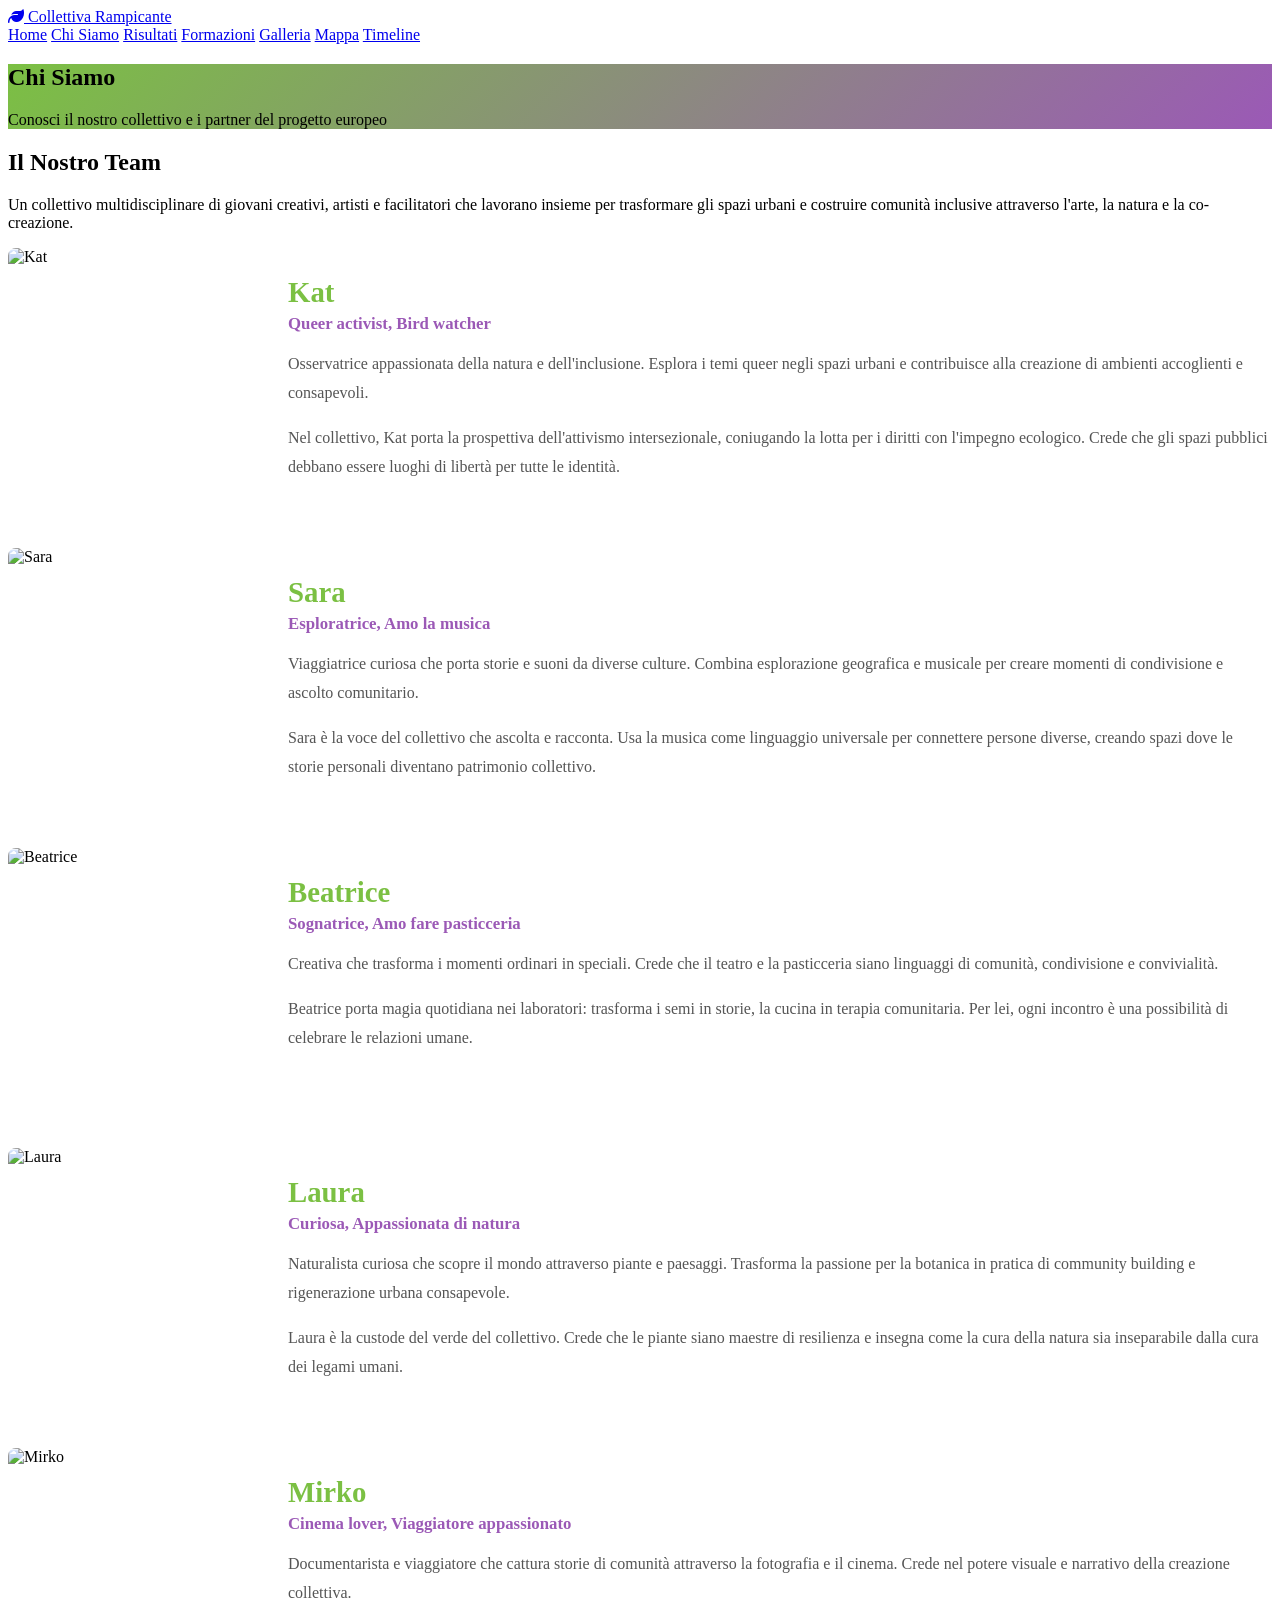
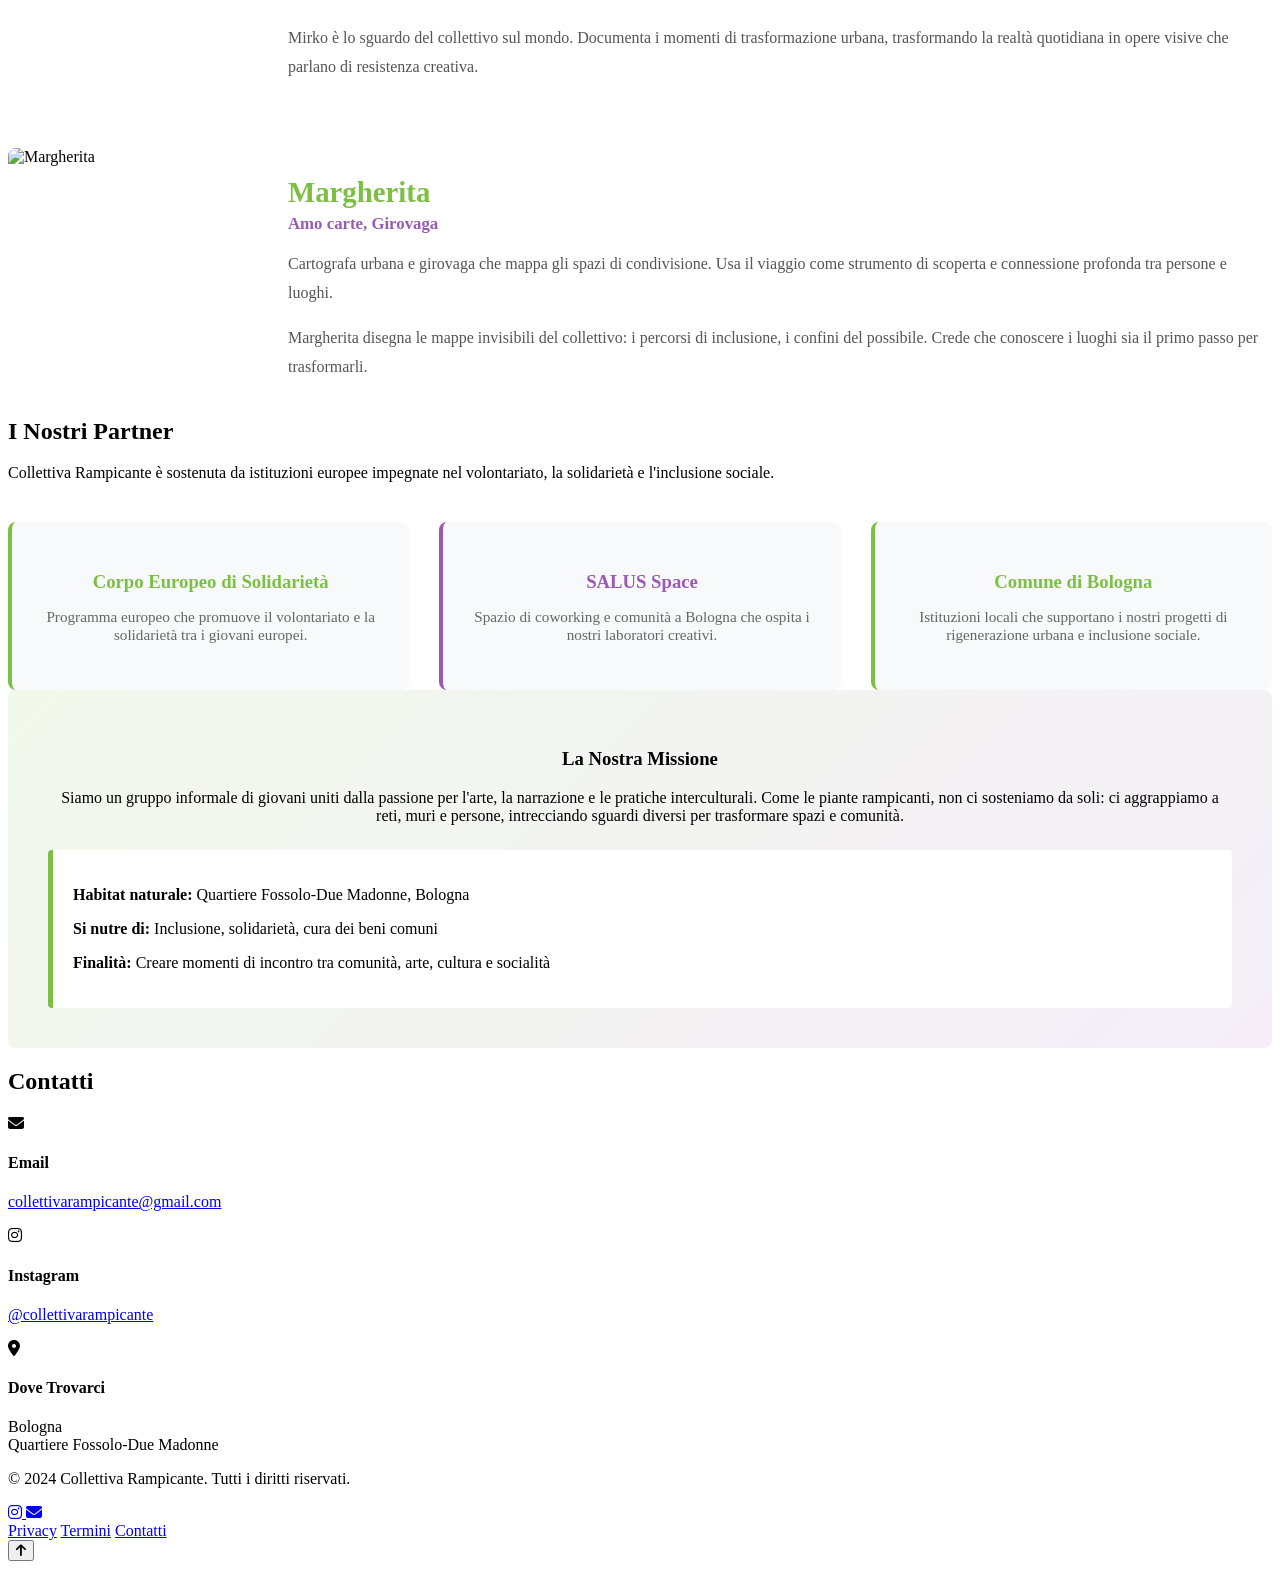
==== pages/chi-siamo.html @ adb56ceb "Fix pagine: uniforma sfondo sottotitoli, rimuove Info navbar" ====
<!DOCTYPE html>
<html lang="it">
<head>
    <meta charset="UTF-8">
    <meta name="viewport" content="width=device-width, initial-scale=1.0">
    <title>Chi Siamo - Collettiva Rampicante</title>
    <link href="https://cdnjs.cloudflare.com/ajax/libs/font-awesome/6.4.0/css/all.min.css" rel="stylesheet">
    <link rel="stylesheet" href="../css/style.css">
</head>
<body>
    <!-- Navbar -->
    <nav class="navbar">
        <div class="nav-container">
            <a href="../index.html" class="nav-logo">
                <i class="fas fa-leaf"></i> Collettiva Rampicante
            </a>
            <div class="nav-menu">
                <a href="../index.html" class="nav-link">Home</a>
                <a href="chi-siamo.html" class="nav-link active">Chi Siamo</a>
                <a href="risultati.html" class="nav-link">Risultati</a>
                <a href="formazioni.html" class="nav-link">Formazioni</a>
                <a href="galleria.html" class="nav-link">Galleria</a>
                <a href="mappa.html" class="nav-link">Mappa</a>
                <a href="timeline.html" class="nav-link">Timeline</a>
            </div>
            <div class="nav-toggle">
                <span></span>
                <span></span>
                <span></span>
            </div>
        </div>
    </nav>

    <!-- Page Header -->
    <section class="page-header" style="background: linear-gradient(135deg, #7BC043 0%, #9B59B6 100%);">
        <h1>Chi Siamo</h1>
        <p>Conosci il nostro collettivo e i partner del progetto europeo</p>
    </section>

    <main class="container">
        <section class="content-section">
            <h2>Il Nostro Team</h2>
            <p>Un collettivo multidisciplinare di giovani creativi, artisti e facilitatori che lavorano insieme per trasformare gli spazi urbani e costruire comunità inclusive attraverso l'arte, la natura e la co-creazione.</p>

            <!-- Team Grid - Layout Orizzontale -->
            <div style="display: flex; flex-direction: column; gap: 50px;">
                <!-- Kat -->
                <div style="display: flex; gap: 30px; align-items: flex-start;">
                    <img src="../images/team/kat.webp" alt="Kat" style="flex: 0 0 250px; height: 250px; object-fit: cover; border-radius: 8px;">
                    <div style="flex: 1;">
                        <h3 style="color: #7BC043; font-size: 1.8rem; margin-bottom: 5px;">Kat</h3>
                        <div style="color: #9B59B6; font-weight: 600; margin-bottom: 15px; font-size: 1.05rem;">Queer activist, Bird watcher</div>
                        <p style="line-height: 1.8; color: #555; margin-bottom: 12px;">Osservatrice appassionata della natura e dell'inclusione. Esplora i temi queer negli spazi urbani e contribuisce alla creazione di ambienti accoglienti e consapevoli.</p>
                        <p style="line-height: 1.8; color: #555; margin-bottom: 15px;">Nel collettivo, Kat porta la prospettiva dell'attivismo intersezionale, coniugando la lotta per i diritti con l'impegno ecologico. Crede che gli spazi pubblici debbano essere luoghi di libertà per tutte le identità.</p>
                    </div>
                </div>

                <!-- Sara -->
                <div style="display: flex; gap: 30px; align-items: flex-start;">
                    <img src="../images/team/sara.webp" alt="Sara" style="flex: 0 0 250px; height: 250px; object-fit: cover; border-radius: 8px;">
                    <div style="flex: 1;">
                        <h3 style="color: #7BC043; font-size: 1.8rem; margin-bottom: 5px;">Sara</h3>
                        <div style="color: #9B59B6; font-weight: 600; margin-bottom: 15px; font-size: 1.05rem;">Esploratrice, Amo la musica</div>
                        <p style="line-height: 1.8; color: #555; margin-bottom: 12px;">Viaggiatrice curiosa che porta storie e suoni da diverse culture. Combina esplorazione geografica e musicale per creare momenti di condivisione e ascolto comunitario.</p>
                        <p style="line-height: 1.8; color: #555; margin-bottom: 15px;">Sara è la voce del collettivo che ascolta e racconta. Usa la musica come linguaggio universale per connettere persone diverse, creando spazi dove le storie personali diventano patrimonio collettivo.</p>
                    </div>
                </div>

                <!-- Beatrice -->
                <div style="display: flex; gap: 30px; align-items: flex-start;">
                    <img src="../images/team/beatrice.webp" alt="Beatrice" style="flex: 0 0 250px; height: 250px; object-fit: cover; border-radius: 8px;">
                    <div style="flex: 1;">
                        <h3 style="color: #7BC043; font-size: 1.8rem; margin-bottom: 5px;">Beatrice</h3>
                        <div style="color: #9B59B6; font-weight: 600; margin-bottom: 15px; font-size: 1.05rem;">Sognatrice, Amo fare pasticceria</div>
                        <p style="line-height: 1.8; color: #555; margin-bottom: 12px;">Creativa che trasforma i momenti ordinari in speciali. Crede che il teatro e la pasticceria siano linguaggi di comunità, condivisione e convivialità.</p>
                        <p style="line-height: 1.8; color: #555; margin-bottom: 15px;">Beatrice porta magia quotidiana nei laboratori: trasforma i semi in storie, la cucina in terapia comunitaria. Per lei, ogni incontro è una possibilità di celebrare le relazioni umane.</p>
                    </div>
                </div>

                <!-- Laura -->
                <div style="display: flex; gap: 30px; align-items: flex-start;">
                    <img src="../images/team/laura.webp" alt="Laura" style="flex: 0 0 250px; height: 250px; object-fit: cover; border-radius: 8px;">
                    <div style="flex: 1;">
                        <h3 style="color: #7BC043; font-size: 1.8rem; margin-bottom: 5px;">Laura</h3>
                        <div style="color: #9B59B6; font-weight: 600; margin-bottom: 15px; font-size: 1.05rem;">Curiosa, Appassionata di natura</div>
                        <p style="line-height: 1.8; color: #555; margin-bottom: 12px;">Naturalista curiosa che scopre il mondo attraverso piante e paesaggi. Trasforma la passione per la botanica in pratica di community building e rigenerazione urbana consapevole.</p>
                        <p style="line-height: 1.8; color: #555; margin-bottom: 15px;">Laura è la custode del verde del collettivo. Crede che le piante siano maestre di resilienza e insegna come la cura della natura sia inseparabile dalla cura dei legami umani.</p>
                    </div>
                </div>

                <!-- Mirko -->
                <div style="display: flex; gap: 30px; align-items: flex-start;">
                    <img src="../images/team/mirko.webp" alt="Mirko" style="flex: 0 0 250px; height: 250px; object-fit: cover; border-radius: 8px;">
                    <div style="flex: 1;">
                        <h3 style="color: #7BC043; font-size: 1.8rem; margin-bottom: 5px;">Mirko</h3>
                        <div style="color: #9B59B6; font-weight: 600; margin-bottom: 15px; font-size: 1.05rem;">Cinema lover, Viaggiatore appassionato</div>
                        <p style="line-height: 1.8; color: #555; margin-bottom: 12px;">Documentarista e viaggiatore che cattura storie di comunità attraverso la fotografia e il cinema. Crede nel potere visuale e narrativo della creazione collettiva.</p>
                        <p style="line-height: 1.8; color: #555; margin-bottom: 15px;">Mirko è lo sguardo del collettivo sul mondo. Documenta i momenti di trasformazione urbana, trasformando la realtà quotidiana in opere visive che parlano di resistenza creativa.</p>
                    </div>
                </div>

                <!-- Margherita -->
                <div style="display: flex; gap: 30px; align-items: flex-start;">
                    <img src="../images/team/margherita.webp" alt="Margherita" style="flex: 0 0 250px; height: 250px; object-fit: cover; border-radius: 8px;">
                    <div style="flex: 1;">
                        <h3 style="color: #7BC043; font-size: 1.8rem; margin-bottom: 5px;">Margherita</h3>
                        <div style="color: #9B59B6; font-weight: 600; margin-bottom: 15px; font-size: 1.05rem;">Amo carte, Girovaga</div>
                        <p style="line-height: 1.8; color: #555; margin-bottom: 12px;">Cartografa urbana e girovaga che mappa gli spazi di condivisione. Usa il viaggio come strumento di scoperta e connessione profonda tra persone e luoghi.</p>
                        <p style="line-height: 1.8; color: #555; margin-bottom: 15px;">Margherita disegna le mappe invisibili del collettivo: i percorsi di inclusione, i confini del possibile. Crede che conoscere i luoghi sia il primo passo per trasformarli.</p>
                    </div>
                </div>
            </div>
        </section>

        <!-- Partners Section -->
        <section class="content-section">
            <h2>I Nostri Partner</h2>
            <p>Collettiva Rampicante è sostenuta da istituzioni europee impegnate nel volontariato, la solidarietà e l'inclusione sociale.</p>
            
            <div style="display: grid; grid-template-columns: repeat(auto-fit, minmax(280px, 1fr)); gap: 30px; margin-top: 40px;">
                <div style="text-align: center; padding: 30px; background: #f8f9fa; border-radius: 8px; border-left: 4px solid #7BC043;">
                    <h3 style="color: #7BC043; margin-bottom: 10px;">Corpo Europeo di Solidarietà</h3>
                    <p style="color: #666; font-size: 0.95rem;">Programma europeo che promuove il volontariato e la solidarietà tra i giovani europei.</p>
                </div>

                <div style="text-align: center; padding: 30px; background: #f8f9fa; border-radius: 8px; border-left: 4px solid #9B59B6;">
                    <h3 style="color: #9B59B6; margin-bottom: 10px;">SALUS Space</h3>
                    <p style="color: #666; font-size: 0.95rem;">Spazio di coworking e comunità a Bologna che ospita i nostri laboratori creativi.</p>
                </div>

                <div style="text-align: center; padding: 30px; background: #f8f9fa; border-radius: 8px; border-left: 4px solid #7BC043;">
                    <h3 style="color: #7BC043; margin-bottom: 10px;">Comune di Bologna</h3>
                    <p style="color: #666; font-size: 0.95rem;">Istituzioni locali che supportano i nostri progetti di rigenerazione urbana e inclusione sociale.</p>
                </div>
            </div>
        </section>

        <!-- Mission Section -->
        <section class="content-section" style="background: linear-gradient(135deg, rgba(123, 192, 67, 0.1) 0%, rgba(155, 89, 182, 0.1) 100%); padding: 40px; border-radius: 8px;">
            <h3 style="text-align: center;">La Nostra Missione</h3>
            <p style="text-align: center; margin-top: 15px;">Siamo un gruppo informale di giovani uniti dalla passione per l'arte, la narrazione e le pratiche interculturali. Come le piante rampicanti, non ci sosteniamo da soli: ci aggrappiamo a reti, muri e persone, intrecciando sguardi diversi per trasformare spazi e comunità.</p>
            
            <div style="margin-top: 25px; padding: 20px; background: white; border-radius: 4px; border-left: 5px solid #7BC043;">
                <p><strong>Habitat naturale:</strong> Quartiere Fossolo-Due Madonne, Bologna</p>
                <p><strong>Si nutre di:</strong> Inclusione, solidarietà, cura dei beni comuni</strong></p>
                <p><strong>Finalità:</strong> Creare momenti di incontro tra comunità, arte, cultura e socialità</p>
            </div>
        </section>
    </main>

    <!-- Contact Section -->
    <section class="contact-section">
        <h2>Contatti</h2>
        <div class="contact-grid">
            <div class="contact-card">
                <i class="fas fa-envelope"></i>
                <h4>Email</h4>
                <p>
                    <a href="mailto:collettivarampicante@gmail.com">collettivarampicante@gmail.com</a>
                </p>
            </div>
            <div class="contact-card">
                <i class="fab fa-instagram"></i>
                <h4>Instagram</h4>
                <p>
                    <a href="https://www.instagram.com/collettivarampicante?igsi=Mm1rM3k2anE5dTJp" target="_blank">@collettivarampicante</a>
                </p>
            </div>
            <div class="contact-card">
                <i class="fas fa-map-marker-alt"></i>
                <h4>Dove Trovarci</h4>
                <p>Bologna<br>Quartiere Fossolo-Due Madonne</p>
            </div>
        </div>
    </section>

    <!-- Footer -->
    <footer class="footer">
        <div class="footer-container">
            <div class="footer-content">
                <div class="footer-text">
                    <p>&copy; 2024 Collettiva Rampicante. Tutti i diritti riservati.</p>
                </div>
                <div class="social-links">
                    <a href="https://www.instagram.com/collettivarampicante?igsi=Mm1rM3k2anE5dTJp" target="_blank" title="Instagram">
                        <i class="fab fa-instagram"></i>
                    </a>
                    <a href="mailto:collettivarampicante@gmail.com" title="Email">
                        <i class="fas fa-envelope"></i>
                    </a>
                </div>
            </div>
            <div class="footer-links">
                <a href="#">Privacy</a>
                <a href="#">Termini</a>
                <a href="https://www.instagram.com/collettivarampicante?igsi=Mm1rM3k2anE5dTJp" target="_blank">Contatti</a>
            </div>
        </div>
    </footer>

    <!-- Scroll to Top Button -->
    <button class="scroll-top-btn" id="scrollTopBtn">
        <i class="fas fa-arrow-up"></i>
    </button>

    <script src="../js/script.js"></script>
</body>
</html>
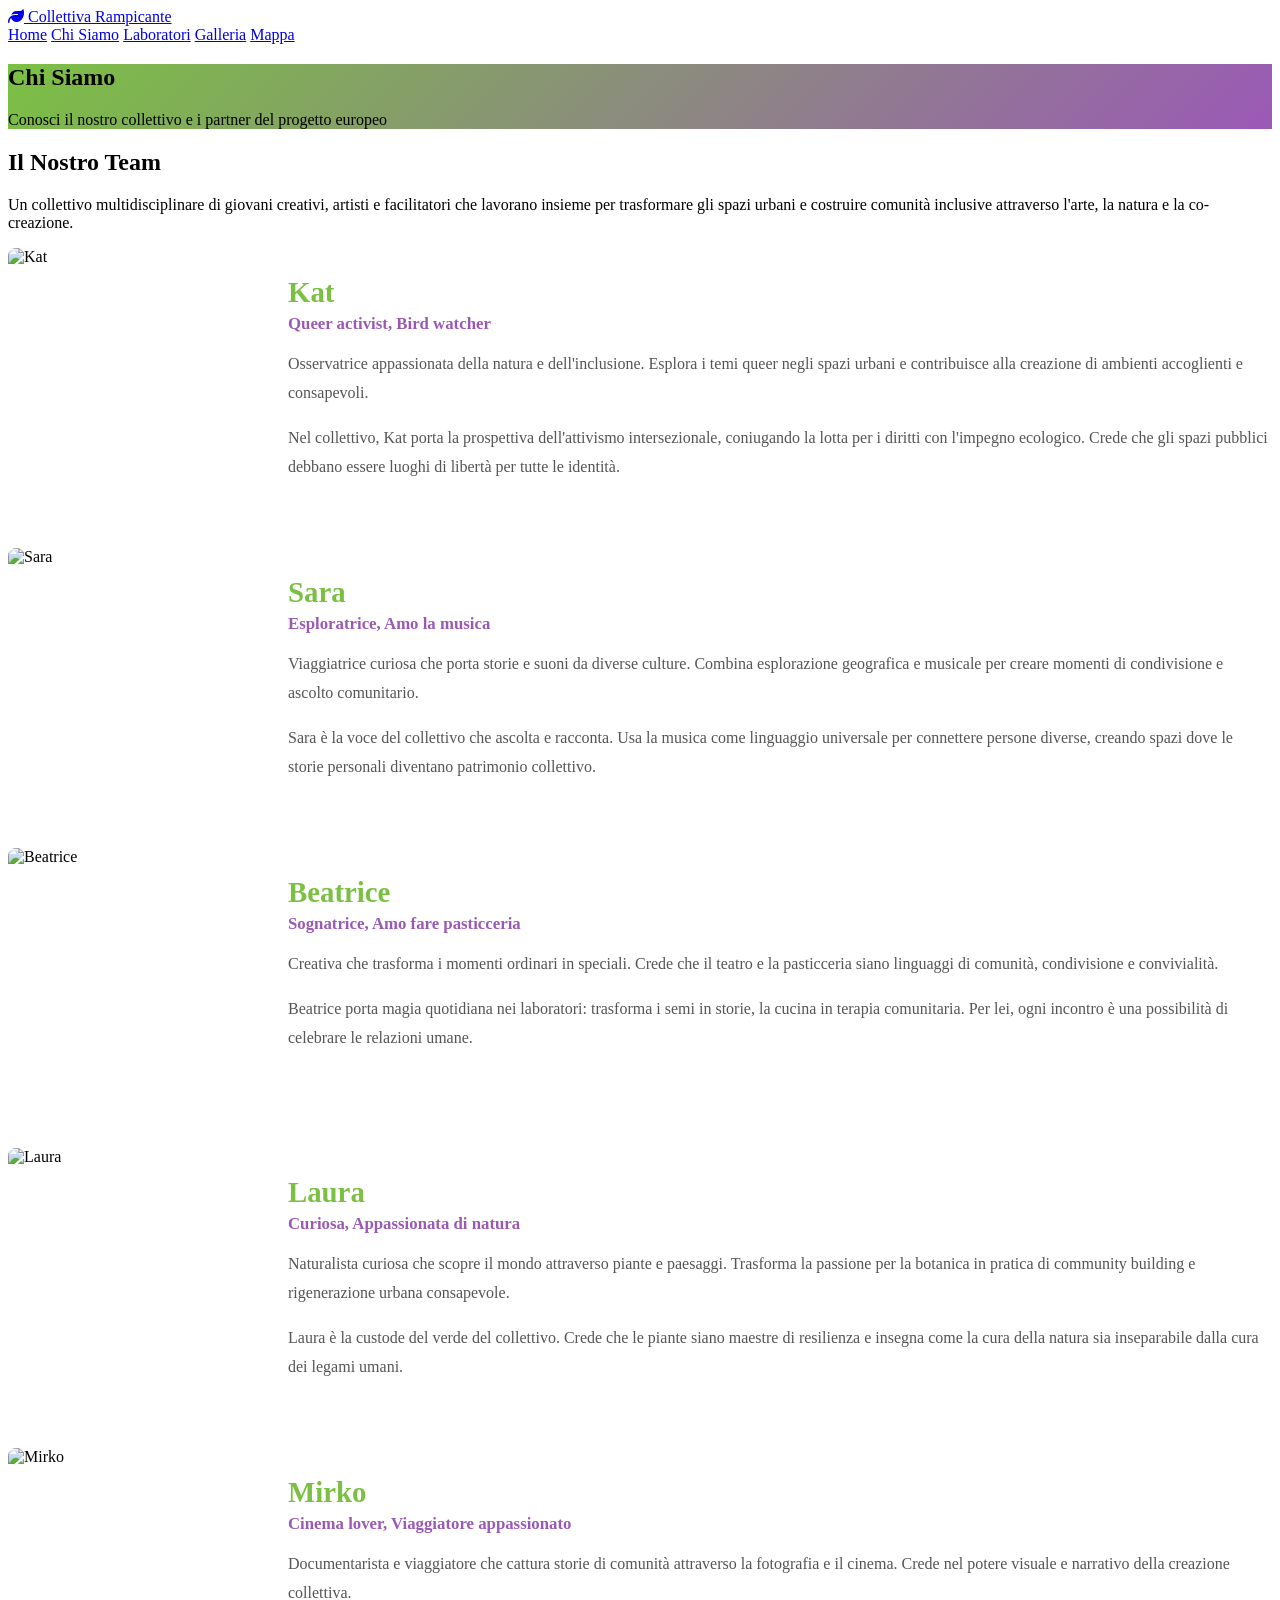
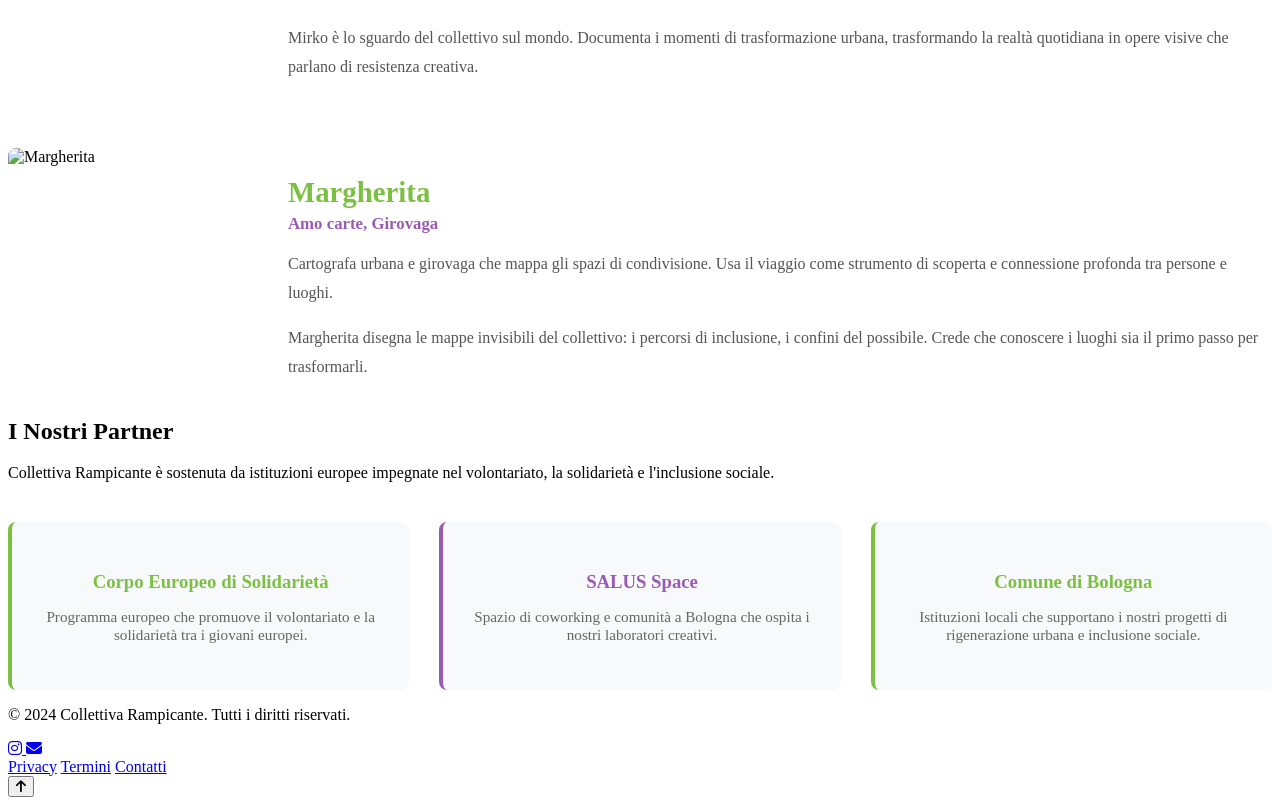
==== commit cd321521: "Aggiunta foto, cambio nome e varie" ====
--- a/pages/chi-siamo.html
+++ b/pages/chi-siamo.html
@@ -17,11 +17,9 @@
             <div class="nav-menu">
                 <a href="../index.html" class="nav-link">Home</a>
                 <a href="chi-siamo.html" class="nav-link active">Chi Siamo</a>
-                <a href="risultati.html" class="nav-link">Risultati</a>
-                <a href="formazioni.html" class="nav-link">Formazioni</a>
+                <a href="laboratori.html" class="nav-link">Laboratori</a>
                 <a href="galleria.html" class="nav-link">Galleria</a>
                 <a href="mappa.html" class="nav-link">Mappa</a>
-                <a href="timeline.html" class="nav-link">Timeline</a>
             </div>
             <div class="nav-toggle">
                 <span></span>
@@ -135,44 +133,9 @@
             </div>
         </section>
 
-        <!-- Mission Section -->
-        <section class="content-section" style="background: linear-gradient(135deg, rgba(123, 192, 67, 0.1) 0%, rgba(155, 89, 182, 0.1) 100%); padding: 40px; border-radius: 8px;">
-            <h3 style="text-align: center;">La Nostra Missione</h3>
-            <p style="text-align: center; margin-top: 15px;">Siamo un gruppo informale di giovani uniti dalla passione per l'arte, la narrazione e le pratiche interculturali. Come le piante rampicanti, non ci sosteniamo da soli: ci aggrappiamo a reti, muri e persone, intrecciando sguardi diversi per trasformare spazi e comunità.</p>
-            
-            <div style="margin-top: 25px; padding: 20px; background: white; border-radius: 4px; border-left: 5px solid #7BC043;">
-                <p><strong>Habitat naturale:</strong> Quartiere Fossolo-Due Madonne, Bologna</p>
-                <p><strong>Si nutre di:</strong> Inclusione, solidarietà, cura dei beni comuni</strong></p>
-                <p><strong>Finalità:</strong> Creare momenti di incontro tra comunità, arte, cultura e socialità</p>
-            </div>
-        </section>
     </main>
 
-    <!-- Contact Section -->
-    <section class="contact-section">
-        <h2>Contatti</h2>
-        <div class="contact-grid">
-            <div class="contact-card">
-                <i class="fas fa-envelope"></i>
-                <h4>Email</h4>
-                <p>
-                    <a href="mailto:collettivarampicante@gmail.com">collettivarampicante@gmail.com</a>
-                </p>
-            </div>
-            <div class="contact-card">
-                <i class="fab fa-instagram"></i>
-                <h4>Instagram</h4>
-                <p>
-                    <a href="https://www.instagram.com/collettivarampicante?igsi=Mm1rM3k2anE5dTJp" target="_blank">@collettivarampicante</a>
-                </p>
-            </div>
-            <div class="contact-card">
-                <i class="fas fa-map-marker-alt"></i>
-                <h4>Dove Trovarci</h4>
-                <p>Bologna<br>Quartiere Fossolo-Due Madonne</p>
-            </div>
-        </div>
-    </section>
+    
 
     <!-- Footer -->
     <footer class="footer">
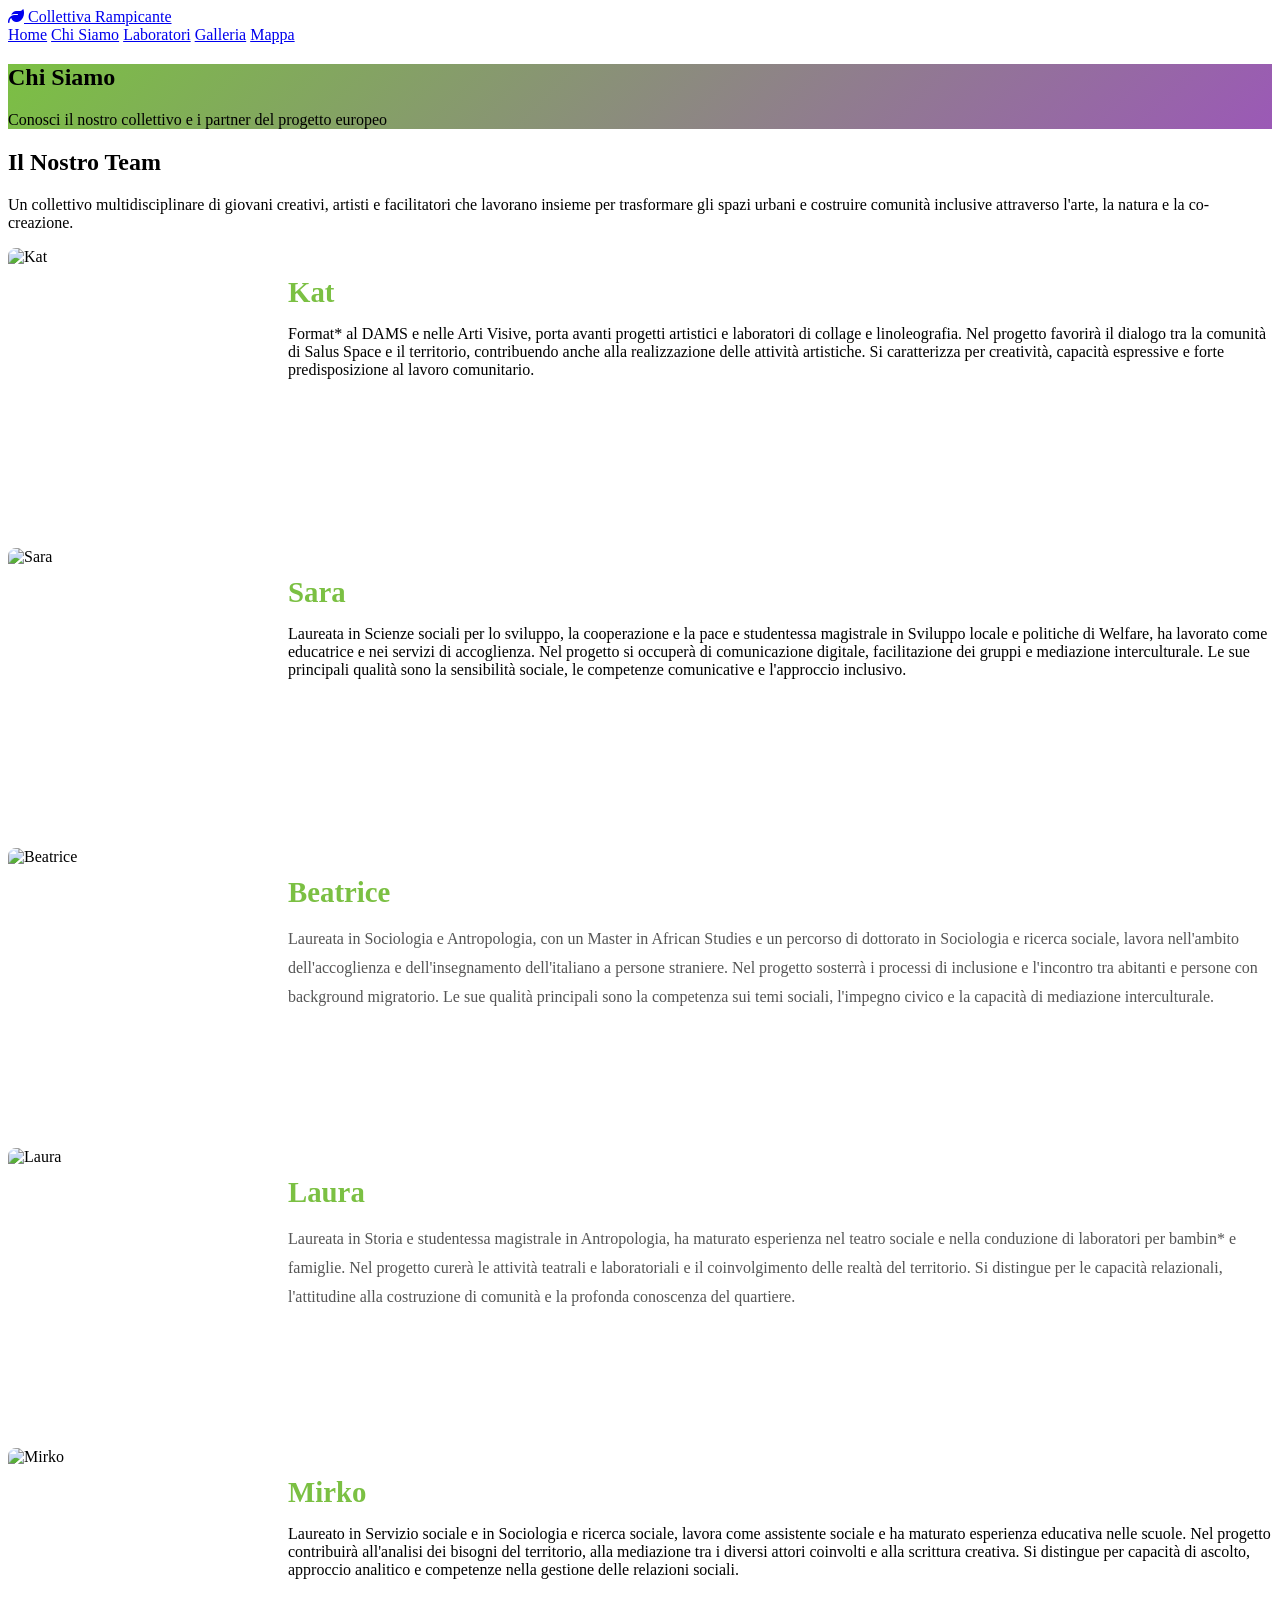
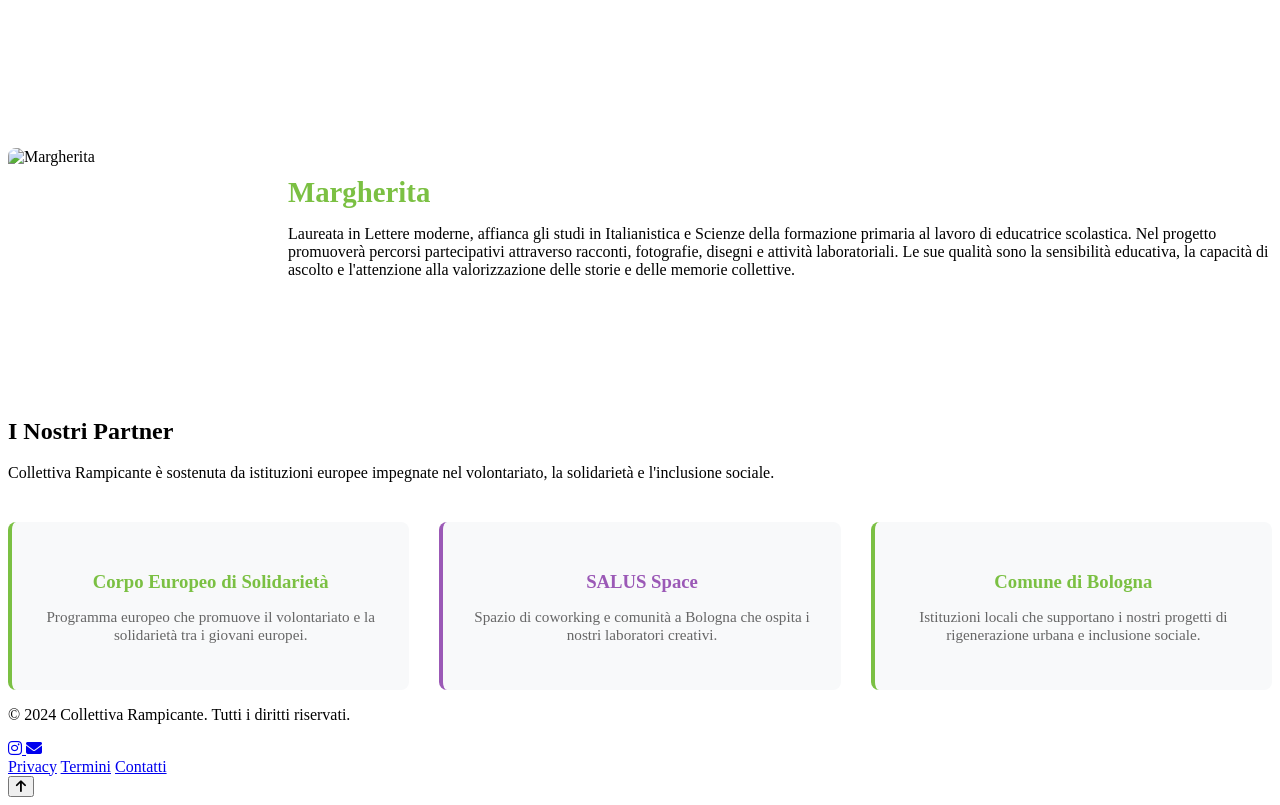
==== commit 032be8b8: "Descrizioni laboratori" ====
--- a/pages/chi-siamo.html
+++ b/pages/chi-siamo.html
@@ -47,9 +47,9 @@
                     <img src="../images/team/kat.webp" alt="Kat" style="flex: 0 0 250px; height: 250px; object-fit: cover; border-radius: 8px;">
                     <div style="flex: 1;">
                         <h3 style="color: #7BC043; font-size: 1.8rem; margin-bottom: 5px;">Kat</h3>
-                        <div style="color: #9B59B6; font-weight: 600; margin-bottom: 15px; font-size: 1.05rem;">Queer activist, Bird watcher</div>
-                        <p style="line-height: 1.8; color: #555; margin-bottom: 12px;">Osservatrice appassionata della natura e dell'inclusione. Esplora i temi queer negli spazi urbani e contribuisce alla creazione di ambienti accoglienti e consapevoli.</p>
-                        <p style="line-height: 1.8; color: #555; margin-bottom: 15px;">Nel collettivo, Kat porta la prospettiva dell'attivismo intersezionale, coniugando la lotta per i diritti con l'impegno ecologico. Crede che gli spazi pubblici debbano essere luoghi di libertà per tutte le identità.</p>
+                        <p>Format* al DAMS e nelle Arti Visive, porta avanti progetti artistici e laboratori di collage e linoleografia. 
+                            Nel progetto favorirà il dialogo tra la comunità di Salus Space e il territorio, contribuendo anche alla realizzazione 
+                            delle attività artistiche. Si caratterizza per creatività, capacità espressive e forte predisposizione al lavoro comunitario.</p>  
                     </div>
                 </div>
 
@@ -58,9 +58,10 @@
                     <img src="../images/team/sara.webp" alt="Sara" style="flex: 0 0 250px; height: 250px; object-fit: cover; border-radius: 8px;">
                     <div style="flex: 1;">
                         <h3 style="color: #7BC043; font-size: 1.8rem; margin-bottom: 5px;">Sara</h3>
-                        <div style="color: #9B59B6; font-weight: 600; margin-bottom: 15px; font-size: 1.05rem;">Esploratrice, Amo la musica</div>
-                        <p style="line-height: 1.8; color: #555; margin-bottom: 12px;">Viaggiatrice curiosa che porta storie e suoni da diverse culture. Combina esplorazione geografica e musicale per creare momenti di condivisione e ascolto comunitario.</p>
-                        <p style="line-height: 1.8; color: #555; margin-bottom: 15px;">Sara è la voce del collettivo che ascolta e racconta. Usa la musica come linguaggio universale per connettere persone diverse, creando spazi dove le storie personali diventano patrimonio collettivo.</p>
+                        <p>Laureata in Scienze sociali per lo sviluppo, la cooperazione e la pace e studentessa magistrale in Sviluppo locale e politiche di 
+                            Welfare, ha lavorato come educatrice e nei servizi di accoglienza. Nel progetto si occuperà di comunicazione digitale, facilitazione 
+                            dei gruppi e mediazione interculturale. Le sue principali qualità sono la sensibilità sociale, le competenze comunicative e l'approccio 
+                            inclusivo.</p>
                     </div>
                 </div>
 
@@ -69,9 +70,11 @@
                     <img src="../images/team/beatrice.webp" alt="Beatrice" style="flex: 0 0 250px; height: 250px; object-fit: cover; border-radius: 8px;">
                     <div style="flex: 1;">
                         <h3 style="color: #7BC043; font-size: 1.8rem; margin-bottom: 5px;">Beatrice</h3>
-                        <div style="color: #9B59B6; font-weight: 600; margin-bottom: 15px; font-size: 1.05rem;">Sognatrice, Amo fare pasticceria</div>
-                        <p style="line-height: 1.8; color: #555; margin-bottom: 12px;">Creativa che trasforma i momenti ordinari in speciali. Crede che il teatro e la pasticceria siano linguaggi di comunità, condivisione e convivialità.</p>
-                        <p style="line-height: 1.8; color: #555; margin-bottom: 15px;">Beatrice porta magia quotidiana nei laboratori: trasforma i semi in storie, la cucina in terapia comunitaria. Per lei, ogni incontro è una possibilità di celebrare le relazioni umane.</p>
+                        <p style="line-height: 1.8; color: #555; margin-bottom: 12px;">Laureata in Sociologia e Antropologia, con un Master in African 
+                            Studies e un percorso di dottorato in Sociologia e ricerca sociale, lavora nell'ambito dell'accoglienza e dell'insegnamento 
+                            dell'italiano a persone straniere. Nel progetto sosterrà i processi di inclusione e l'incontro tra abitanti e persone con 
+                            background migratorio. Le sue qualità principali sono la competenza sui temi sociali, l'impegno civico e la capacità di 
+                            mediazione interculturale.</p>
                     </div>
                 </div>
 
@@ -80,9 +83,10 @@
                     <img src="../images/team/laura.webp" alt="Laura" style="flex: 0 0 250px; height: 250px; object-fit: cover; border-radius: 8px;">
                     <div style="flex: 1;">
                         <h3 style="color: #7BC043; font-size: 1.8rem; margin-bottom: 5px;">Laura</h3>
-                        <div style="color: #9B59B6; font-weight: 600; margin-bottom: 15px; font-size: 1.05rem;">Curiosa, Appassionata di natura</div>
-                        <p style="line-height: 1.8; color: #555; margin-bottom: 12px;">Naturalista curiosa che scopre il mondo attraverso piante e paesaggi. Trasforma la passione per la botanica in pratica di community building e rigenerazione urbana consapevole.</p>
-                        <p style="line-height: 1.8; color: #555; margin-bottom: 15px;">Laura è la custode del verde del collettivo. Crede che le piante siano maestre di resilienza e insegna come la cura della natura sia inseparabile dalla cura dei legami umani.</p>
+                        <p style="line-height: 1.8; color: #555; margin-bottom: 12px;">Laureata in Storia e studentessa magistrale in Antropologia, 
+                            ha maturato esperienza nel teatro sociale e nella conduzione di laboratori per bambin* e famiglie. Nel progetto curerà 
+                            le attività teatrali e laboratoriali e il coinvolgimento delle realtà del territorio. Si distingue per le capacità 
+                            relazionali, l'attitudine alla costruzione di comunità e la profonda conoscenza del quartiere.</p>
                     </div>
                 </div>
 
@@ -91,9 +95,10 @@
                     <img src="../images/team/mirko.webp" alt="Mirko" style="flex: 0 0 250px; height: 250px; object-fit: cover; border-radius: 8px;">
                     <div style="flex: 1;">
                         <h3 style="color: #7BC043; font-size: 1.8rem; margin-bottom: 5px;">Mirko</h3>
-                        <div style="color: #9B59B6; font-weight: 600; margin-bottom: 15px; font-size: 1.05rem;">Cinema lover, Viaggiatore appassionato</div>
-                        <p style="line-height: 1.8; color: #555; margin-bottom: 12px;">Documentarista e viaggiatore che cattura storie di comunità attraverso la fotografia e il cinema. Crede nel potere visuale e narrativo della creazione collettiva.</p>
-                        <p style="line-height: 1.8; color: #555; margin-bottom: 15px;">Mirko è lo sguardo del collettivo sul mondo. Documenta i momenti di trasformazione urbana, trasformando la realtà quotidiana in opere visive che parlano di resistenza creativa.</p>
+                        <p>Laureato in Servizio sociale e in Sociologia e ricerca sociale, lavora come assistente sociale e ha maturato esperienza educativa 
+                            nelle scuole. Nel progetto contribuirà all'analisi dei bisogni del territorio, alla mediazione tra i diversi attori coinvolti e
+                             alla scrittura creativa. Si distingue per capacità di ascolto, approccio analitico e competenze nella gestione delle relazioni 
+                             sociali.</p>
                     </div>
                 </div>
 
@@ -102,9 +107,10 @@
                     <img src="../images/team/margherita.webp" alt="Margherita" style="flex: 0 0 250px; height: 250px; object-fit: cover; border-radius: 8px;">
                     <div style="flex: 1;">
                         <h3 style="color: #7BC043; font-size: 1.8rem; margin-bottom: 5px;">Margherita</h3>
-                        <div style="color: #9B59B6; font-weight: 600; margin-bottom: 15px; font-size: 1.05rem;">Amo carte, Girovaga</div>
-                        <p style="line-height: 1.8; color: #555; margin-bottom: 12px;">Cartografa urbana e girovaga che mappa gli spazi di condivisione. Usa il viaggio come strumento di scoperta e connessione profonda tra persone e luoghi.</p>
-                        <p style="line-height: 1.8; color: #555; margin-bottom: 15px;">Margherita disegna le mappe invisibili del collettivo: i percorsi di inclusione, i confini del possibile. Crede che conoscere i luoghi sia il primo passo per trasformarli.</p>
+                        <p>Laureata in Lettere moderne, affianca gli studi in Italianistica e Scienze della formazione primaria al lavoro di educatrice 
+                            scolastica. Nel progetto promuoverà percorsi partecipativi attraverso racconti, fotografie, disegni e attività 
+                            laboratoriali. Le sue qualità sono la sensibilità educativa, la capacità di ascolto e l'attenzione alla valorizzazione 
+                            delle storie e delle memorie collettive.</p>
                     </div>
                 </div>
             </div>
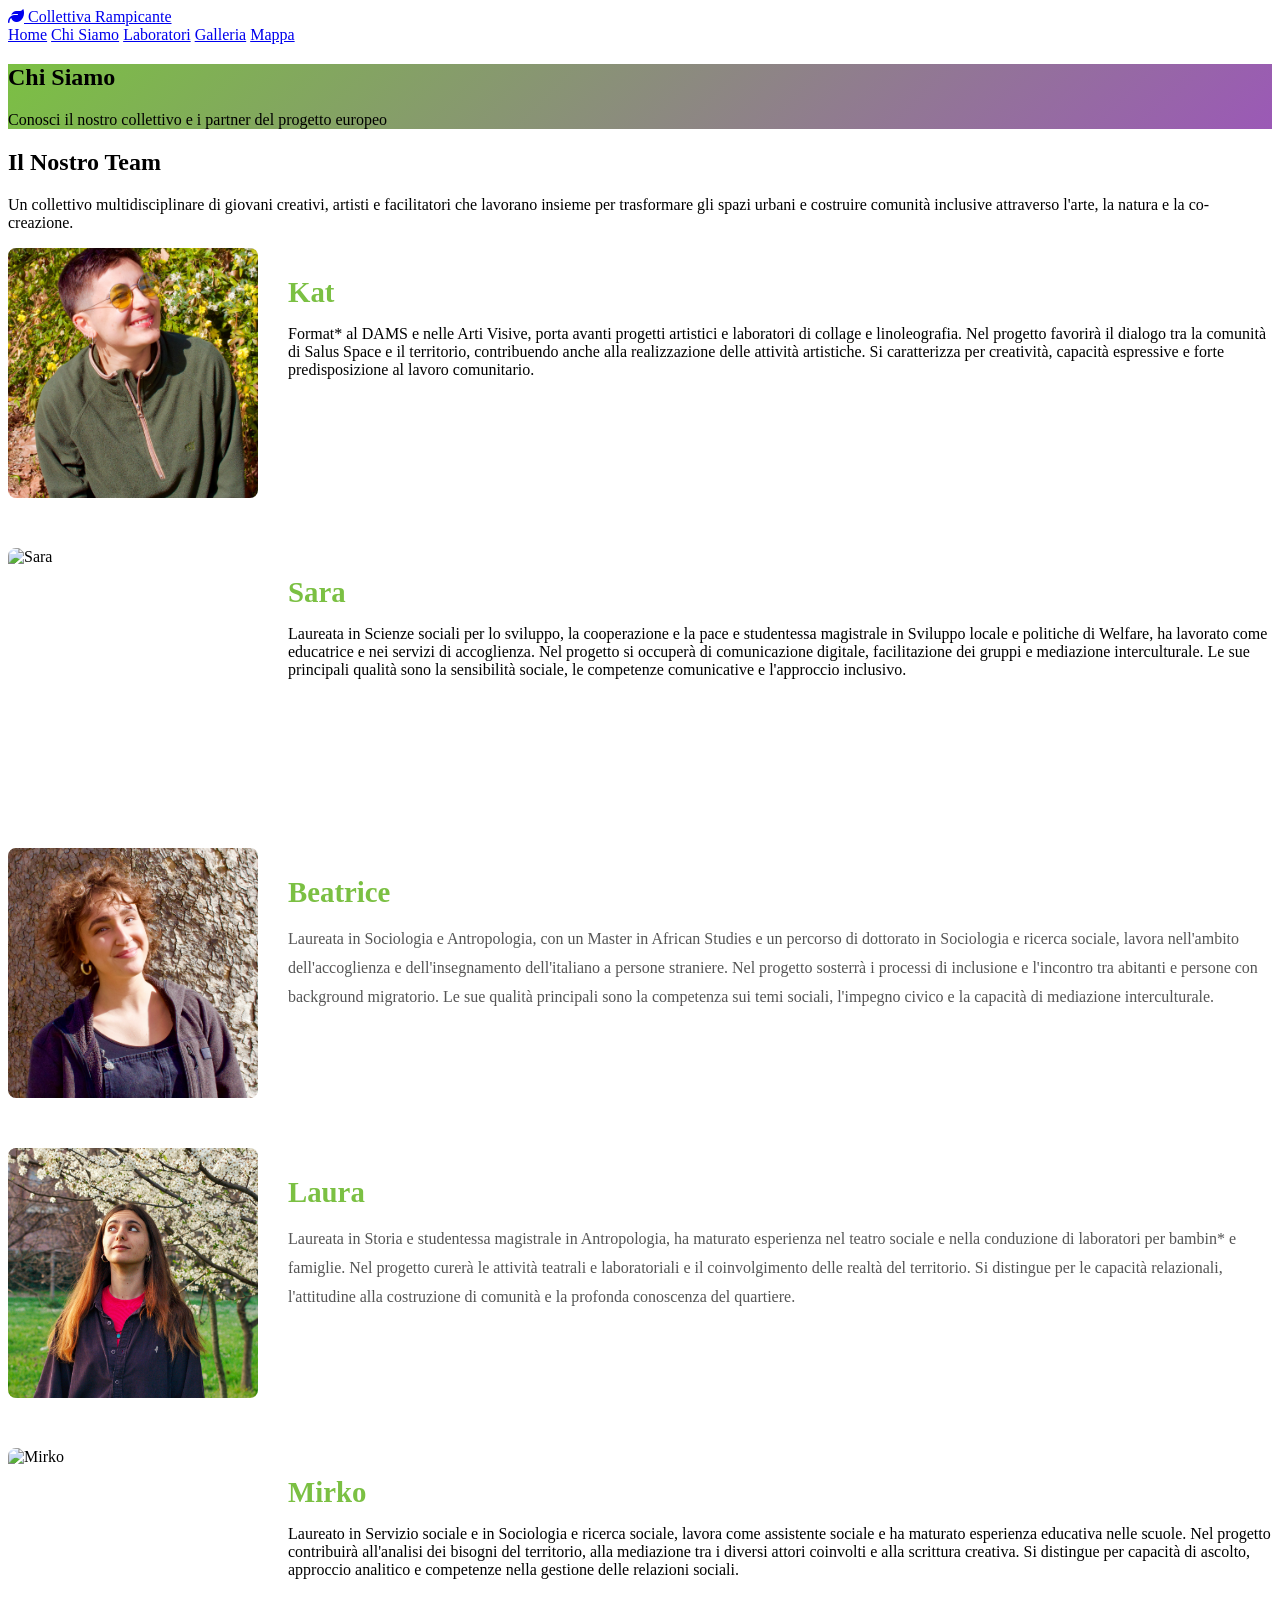
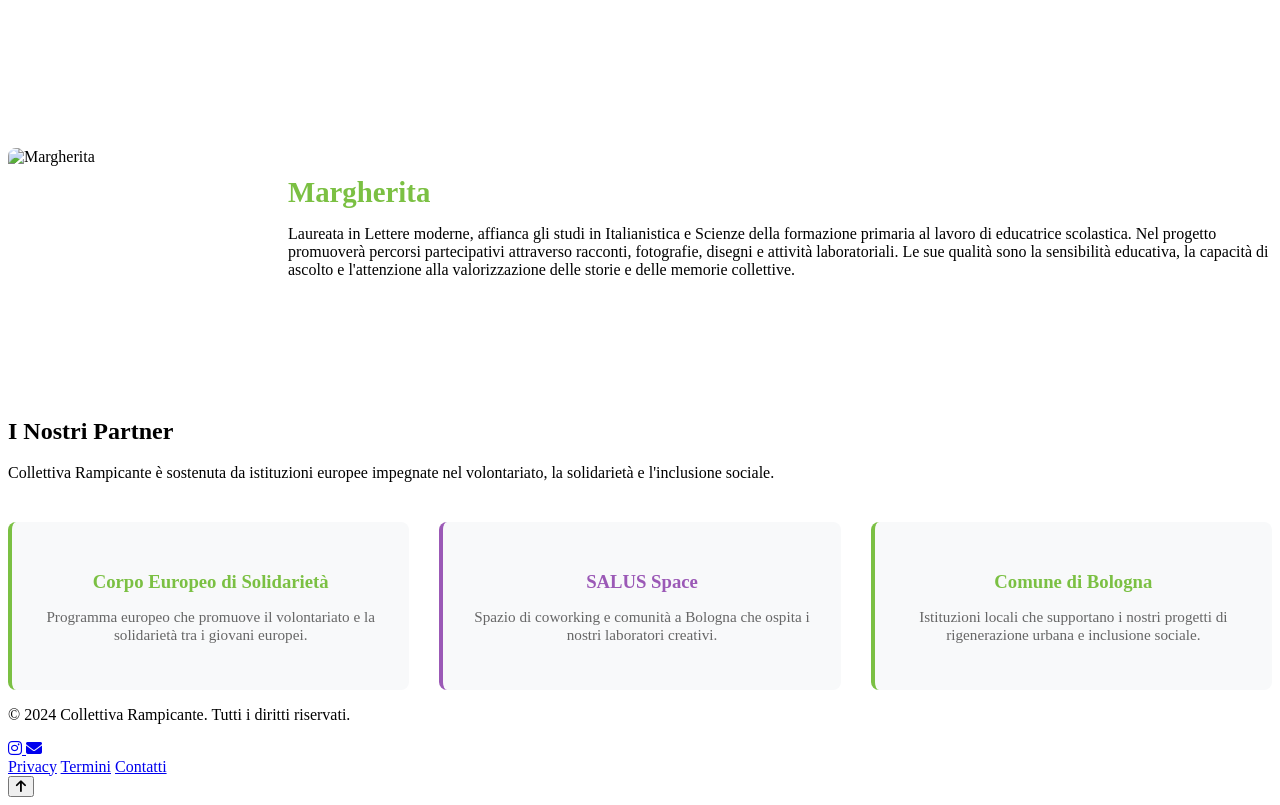
==== commit b73c4236: "Aggiorna sito: nuova mappa TALEE SEMI e altre modifiche" ====
--- a/pages/chi-siamo.html
+++ b/pages/chi-siamo.html
@@ -44,7 +44,7 @@
             <div style="display: flex; flex-direction: column; gap: 50px;">
                 <!-- Kat -->
                 <div style="display: flex; gap: 30px; align-items: flex-start;">
-                    <img src="../images/team/kat.webp" alt="Kat" style="flex: 0 0 250px; height: 250px; object-fit: cover; border-radius: 8px;">
+                    <img src="../images/team/kat.jpg" alt="Kat" style="flex: 0 0 250px; height: 250px; object-fit: cover; border-radius: 8px;">
                     <div style="flex: 1;">
                         <h3 style="color: #7BC043; font-size: 1.8rem; margin-bottom: 5px;">Kat</h3>
                         <p>Format* al DAMS e nelle Arti Visive, porta avanti progetti artistici e laboratori di collage e linoleografia. 
@@ -55,7 +55,7 @@
 
                 <!-- Sara -->
                 <div style="display: flex; gap: 30px; align-items: flex-start;">
-                    <img src="../images/team/sara.webp" alt="Sara" style="flex: 0 0 250px; height: 250px; object-fit: cover; border-radius: 8px;">
+                    <img src="../images/team/sara.jpg" alt="Sara" style="flex: 0 0 250px; height: 250px; object-fit: cover; border-radius: 8px;">
                     <div style="flex: 1;">
                         <h3 style="color: #7BC043; font-size: 1.8rem; margin-bottom: 5px;">Sara</h3>
                         <p>Laureata in Scienze sociali per lo sviluppo, la cooperazione e la pace e studentessa magistrale in Sviluppo locale e politiche di 
@@ -67,7 +67,7 @@
 
                 <!-- Beatrice -->
                 <div style="display: flex; gap: 30px; align-items: flex-start;">
-                    <img src="../images/team/beatrice.webp" alt="Beatrice" style="flex: 0 0 250px; height: 250px; object-fit: cover; border-radius: 8px;">
+                    <img src="../images/team/beatrice.jpg" alt="Beatrice" style="flex: 0 0 250px; height: 250px; object-fit: cover; border-radius: 8px;">
                     <div style="flex: 1;">
                         <h3 style="color: #7BC043; font-size: 1.8rem; margin-bottom: 5px;">Beatrice</h3>
                         <p style="line-height: 1.8; color: #555; margin-bottom: 12px;">Laureata in Sociologia e Antropologia, con un Master in African 
@@ -80,7 +80,7 @@
 
                 <!-- Laura -->
                 <div style="display: flex; gap: 30px; align-items: flex-start;">
-                    <img src="../images/team/laura.webp" alt="Laura" style="flex: 0 0 250px; height: 250px; object-fit: cover; border-radius: 8px;">
+                    <img src="../images/team/laura.jpg" alt="Laura" style="flex: 0 0 250px; height: 250px; object-fit: cover; border-radius: 8px;">
                     <div style="flex: 1;">
                         <h3 style="color: #7BC043; font-size: 1.8rem; margin-bottom: 5px;">Laura</h3>
                         <p style="line-height: 1.8; color: #555; margin-bottom: 12px;">Laureata in Storia e studentessa magistrale in Antropologia, 
@@ -92,7 +92,7 @@
 
                 <!-- Mirko -->
                 <div style="display: flex; gap: 30px; align-items: flex-start;">
-                    <img src="../images/team/mirko.webp" alt="Mirko" style="flex: 0 0 250px; height: 250px; object-fit: cover; border-radius: 8px;">
+                    <img src="../images/team/mirko.jpg" alt="Mirko" style="flex: 0 0 250px; height: 250px; object-fit: cover; border-radius: 8px;">
                     <div style="flex: 1;">
                         <h3 style="color: #7BC043; font-size: 1.8rem; margin-bottom: 5px;">Mirko</h3>
                         <p>Laureato in Servizio sociale e in Sociologia e ricerca sociale, lavora come assistente sociale e ha maturato esperienza educativa 
@@ -104,7 +104,7 @@
 
                 <!-- Margherita -->
                 <div style="display: flex; gap: 30px; align-items: flex-start;">
-                    <img src="../images/team/margherita.webp" alt="Margherita" style="flex: 0 0 250px; height: 250px; object-fit: cover; border-radius: 8px;">
+                    <img src="../images/team/margherita.jpg" alt="Margherita" style="flex: 0 0 250px; height: 250px; object-fit: cover; border-radius: 8px;">
                     <div style="flex: 1;">
                         <h3 style="color: #7BC043; font-size: 1.8rem; margin-bottom: 5px;">Margherita</h3>
                         <p>Laureata in Lettere moderne, affianca gli studi in Italianistica e Scienze della formazione primaria al lavoro di educatrice 
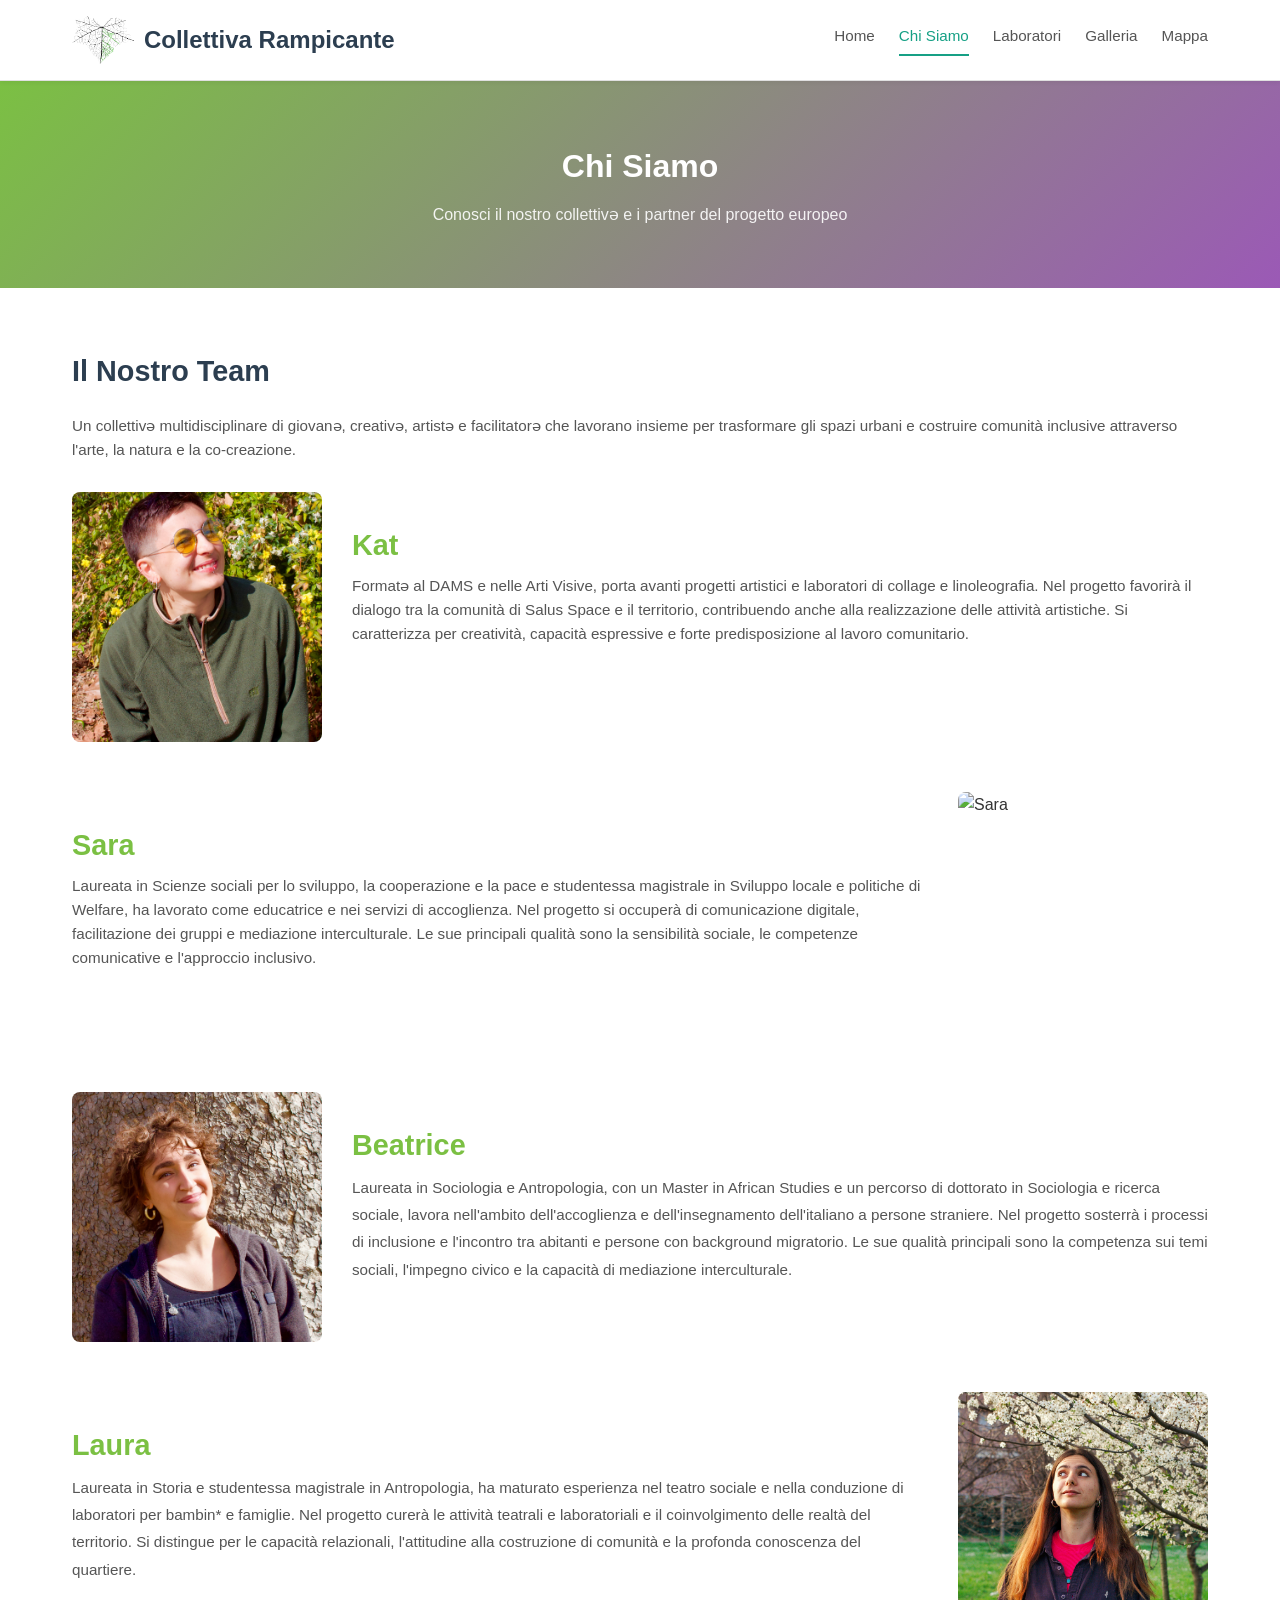
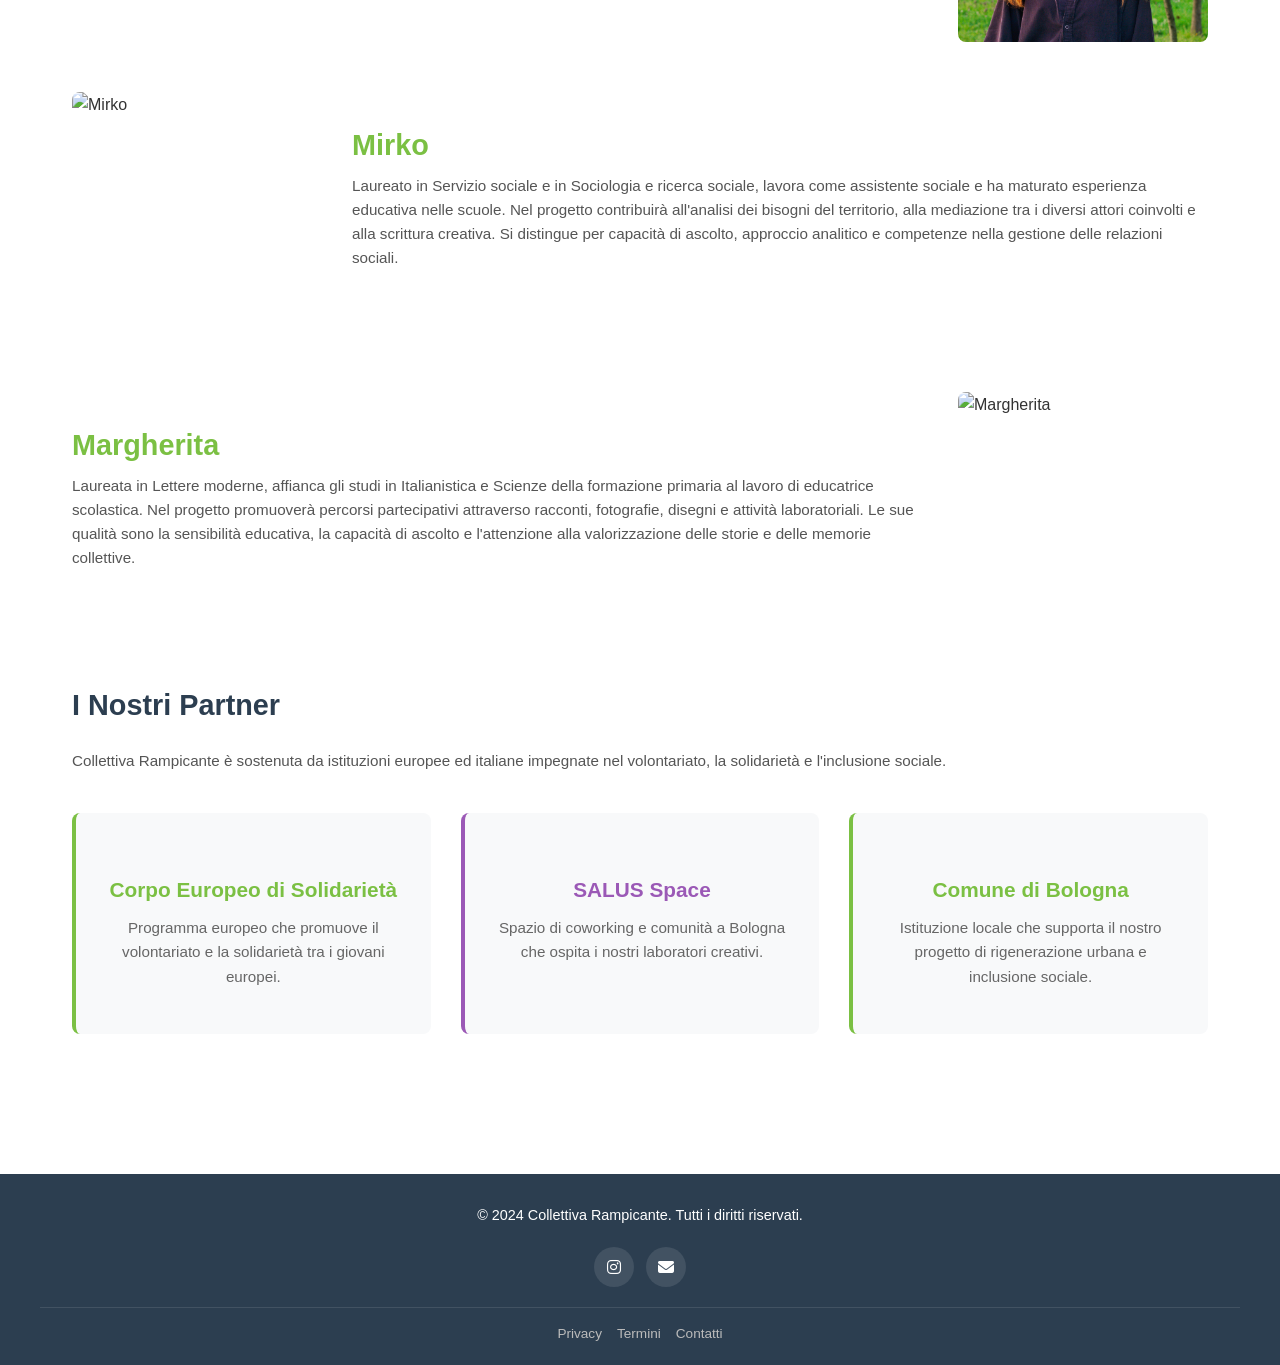
==== commit 334a9eeb: "Aggiorna sito: nuova mappa TALEE SEMI e altre modifiche" ====
--- a/pages/chi-siamo.html
+++ b/pages/chi-siamo.html
@@ -12,7 +12,7 @@
     <nav class="navbar">
         <div class="nav-container">
             <a href="../index.html" class="nav-logo">
-                <i class="fas fa-leaf"></i> Collettiva Rampicante
+                <img src="../images/home/mappa-logo.png" alt="" class="nav-logo-img"> Collettiva Rampicante
             </a>
             <div class="nav-menu">
                 <a href="../index.html" class="nav-link">Home</a>
@@ -32,31 +32,32 @@
     <!-- Page Header -->
     <section class="page-header" style="background: linear-gradient(135deg, #7BC043 0%, #9B59B6 100%);">
         <h1>Chi Siamo</h1>
-        <p>Conosci il nostro collettivo e i partner del progetto europeo</p>
+        <p>Conosci il nostro collettivə e i partner del progetto europeo</p>
     </section>
 
     <main class="container">
         <section class="content-section">
             <h2>Il Nostro Team</h2>
-            <p>Un collettivo multidisciplinare di giovani creativi, artisti e facilitatori che lavorano insieme per trasformare gli spazi urbani e costruire comunità inclusive attraverso l'arte, la natura e la co-creazione.</p>
+            <p>Un collettivə multidisciplinare di giovanə, creativə, artistə e facilitatorə che lavorano insieme per trasformare gli spazi urbani e 
+                costruire comunità inclusive attraverso l'arte, la natura e la co-creazione.</p>
 
-            <!-- Team Grid - Layout Orizzontale -->
-            <div style="display: flex; flex-direction: column; gap: 50px;">
+            <!-- Team Grid  -->
+            <div class="person-list">
                 <!-- Kat -->
-                <div style="display: flex; gap: 30px; align-items: flex-start;">
-                    <img src="../images/team/kat.jpg" alt="Kat" style="flex: 0 0 250px; height: 250px; object-fit: cover; border-radius: 8px;">
-                    <div style="flex: 1;">
+                <div class="person-row">
+                    <img src="../images/team/kat.jpg" alt="Kat" class="person-photo">
+                    <div class="person-body">
                         <h3 style="color: #7BC043; font-size: 1.8rem; margin-bottom: 5px;">Kat</h3>
-                        <p>Format* al DAMS e nelle Arti Visive, porta avanti progetti artistici e laboratori di collage e linoleografia. 
+                        <p>Formatə al DAMS e nelle Arti Visive, porta avanti progetti artistici e laboratori di collage e linoleografia. 
                             Nel progetto favorirà il dialogo tra la comunità di Salus Space e il territorio, contribuendo anche alla realizzazione 
                             delle attività artistiche. Si caratterizza per creatività, capacità espressive e forte predisposizione al lavoro comunitario.</p>  
                     </div>
                 </div>
 
                 <!-- Sara -->
-                <div style="display: flex; gap: 30px; align-items: flex-start;">
-                    <img src="../images/team/sara.jpg" alt="Sara" style="flex: 0 0 250px; height: 250px; object-fit: cover; border-radius: 8px;">
-                    <div style="flex: 1;">
+                <div class="person-row">
+                    <img src="../images/team/sara.jpg" alt="Sara" class="person-photo">
+                    <div class="person-body">
                         <h3 style="color: #7BC043; font-size: 1.8rem; margin-bottom: 5px;">Sara</h3>
                         <p>Laureata in Scienze sociali per lo sviluppo, la cooperazione e la pace e studentessa magistrale in Sviluppo locale e politiche di 
                             Welfare, ha lavorato come educatrice e nei servizi di accoglienza. Nel progetto si occuperà di comunicazione digitale, facilitazione 
@@ -66,9 +67,9 @@
                 </div>
 
                 <!-- Beatrice -->
-                <div style="display: flex; gap: 30px; align-items: flex-start;">
-                    <img src="../images/team/beatrice.jpg" alt="Beatrice" style="flex: 0 0 250px; height: 250px; object-fit: cover; border-radius: 8px;">
-                    <div style="flex: 1;">
+                <div class="person-row">
+                    <img src="../images/team/beatrice.jpg" alt="Beatrice" class="person-photo">
+                    <div class="person-body">
                         <h3 style="color: #7BC043; font-size: 1.8rem; margin-bottom: 5px;">Beatrice</h3>
                         <p style="line-height: 1.8; color: #555; margin-bottom: 12px;">Laureata in Sociologia e Antropologia, con un Master in African 
                             Studies e un percorso di dottorato in Sociologia e ricerca sociale, lavora nell'ambito dell'accoglienza e dell'insegnamento 
@@ -79,9 +80,9 @@
                 </div>
 
                 <!-- Laura -->
-                <div style="display: flex; gap: 30px; align-items: flex-start;">
-                    <img src="../images/team/laura.jpg" alt="Laura" style="flex: 0 0 250px; height: 250px; object-fit: cover; border-radius: 8px;">
-                    <div style="flex: 1;">
+                <div class="person-row">
+                    <img src="../images/team/laura.jpg" alt="Laura" class="person-photo">
+                    <div class="person-body">
                         <h3 style="color: #7BC043; font-size: 1.8rem; margin-bottom: 5px;">Laura</h3>
                         <p style="line-height: 1.8; color: #555; margin-bottom: 12px;">Laureata in Storia e studentessa magistrale in Antropologia, 
                             ha maturato esperienza nel teatro sociale e nella conduzione di laboratori per bambin* e famiglie. Nel progetto curerà 
@@ -91,9 +92,9 @@
                 </div>
 
                 <!-- Mirko -->
-                <div style="display: flex; gap: 30px; align-items: flex-start;">
-                    <img src="../images/team/mirko.jpg" alt="Mirko" style="flex: 0 0 250px; height: 250px; object-fit: cover; border-radius: 8px;">
-                    <div style="flex: 1;">
+                <div class="person-row">
+                    <img src="../images/team/mirko.jpg" alt="Mirko" class="person-photo">
+                    <div class="person-body">
                         <h3 style="color: #7BC043; font-size: 1.8rem; margin-bottom: 5px;">Mirko</h3>
                         <p>Laureato in Servizio sociale e in Sociologia e ricerca sociale, lavora come assistente sociale e ha maturato esperienza educativa 
                             nelle scuole. Nel progetto contribuirà all'analisi dei bisogni del territorio, alla mediazione tra i diversi attori coinvolti e
@@ -103,9 +104,9 @@
                 </div>
 
                 <!-- Margherita -->
-                <div style="display: flex; gap: 30px; align-items: flex-start;">
-                    <img src="../images/team/margherita.jpg" alt="Margherita" style="flex: 0 0 250px; height: 250px; object-fit: cover; border-radius: 8px;">
-                    <div style="flex: 1;">
+                <div class="person-row">
+                    <img src="../images/team/margherita.jpg" alt="Margherita" class="person-photo">
+                    <div class="person-body">
                         <h3 style="color: #7BC043; font-size: 1.8rem; margin-bottom: 5px;">Margherita</h3>
                         <p>Laureata in Lettere moderne, affianca gli studi in Italianistica e Scienze della formazione primaria al lavoro di educatrice 
                             scolastica. Nel progetto promuoverà percorsi partecipativi attraverso racconti, fotografie, disegni e attività 
@@ -119,7 +120,7 @@
         <!-- Partners Section -->
         <section class="content-section">
             <h2>I Nostri Partner</h2>
-            <p>Collettiva Rampicante è sostenuta da istituzioni europee impegnate nel volontariato, la solidarietà e l'inclusione sociale.</p>
+            <p>Collettiva Rampicante è sostenuta da istituzioni europee ed italiane impegnate nel volontariato, la solidarietà e l'inclusione sociale.</p>
             
             <div style="display: grid; grid-template-columns: repeat(auto-fit, minmax(280px, 1fr)); gap: 30px; margin-top: 40px;">
                 <div style="text-align: center; padding: 30px; background: #f8f9fa; border-radius: 8px; border-left: 4px solid #7BC043;">
@@ -134,7 +135,7 @@
 
                 <div style="text-align: center; padding: 30px; background: #f8f9fa; border-radius: 8px; border-left: 4px solid #7BC043;">
                     <h3 style="color: #7BC043; margin-bottom: 10px;">Comune di Bologna</h3>
-                    <p style="color: #666; font-size: 0.95rem;">Istituzioni locali che supportano i nostri progetti di rigenerazione urbana e inclusione sociale.</p>
+                    <p style="color: #666; font-size: 0.95rem;">Istituzione locale che supporta il nostro progetto di rigenerazione urbana e inclusione sociale.</p>
                 </div>
             </div>
         </section>
--- a/css/style.css
+++ b/css/style.css
@@ -0,0 +1,1110 @@
+/* ===== Reset e Base ===== */
+* {
+    margin: 0;
+    padding: 0;
+    box-sizing: border-box;
+}
+
+html {
+    scroll-behavior: smooth;
+}
+
+body {
+    font-family: 'Segoe UI', Tahoma, Geneva, Verdana, sans-serif;
+    background-color: #ffffff;
+    color: #333;
+    line-height: 1.6;
+}
+
+/* ===== Navbar ===== */
+.navbar {
+    background-color: #ffffff;
+    border-bottom: 1px solid #e0e0e0;
+    position: sticky;
+    top: 0;
+    z-index: 1000;
+    box-shadow: 0 2px 4px rgba(0,0,0,0.05);
+}
+
+.nav-container {
+    max-width: 1200px;
+    margin: 0 auto;
+    padding: 1rem 1.5rem;
+    display: flex;
+    justify-content: space-between;
+    align-items: center;
+}
+
+.nav-logo {
+    font-size: 1.2rem;
+    font-weight: 700;
+    color: #2c3e50;
+    text-decoration: none;
+    display: flex;
+    align-items: center;
+    gap: 8px;
+}
+
+.nav-logo i {
+    color: #16a085;
+}
+
+.nav-menu {
+    display: flex;
+    gap: 1.5rem;
+    list-style: none;
+}
+
+.nav-link {
+    color: #555;
+    text-decoration: none;
+    font-size: 0.9rem;
+    font-weight: 500;
+    transition: color 0.3s ease;
+    border-bottom: 2px solid transparent;
+    padding-bottom: 5px;
+    white-space: nowrap;
+}
+
+.nav-link:hover,
+.nav-link.active {
+    color: #16a085;
+    border-bottom-color: #16a085;
+}
+
+.nav-toggle {
+    display: none;
+    flex-direction: column;
+    cursor: pointer;
+    gap: 6px;
+}
+
+.nav-toggle span {
+    width: 25px;
+    height: 3px;
+    background-color: #333;
+    transition: 0.3s;
+}
+
+/* ===== Hero Section ===== */
+.hero {
+    background: linear-gradient(135deg, #f5f7fa 0%, #c3cfe2 100%);
+    padding: 80px 1.5rem 60px;
+    text-align: center;
+    min-height: auto;
+    display: flex;
+    align-items: center;
+    justify-content: center;
+    width: 100%;
+}
+
+.hero-content {
+    max-width: 800px;
+    margin: 0 auto;
+    width: 100%;
+}
+
+.hero h1 {
+    font-size: 2rem;
+    color: #2c3e50;
+    margin-bottom: 15px;
+    font-weight: 700;
+    line-height: 1.3;
+}
+
+.hero-subtitle {
+    font-size: 1.1rem;
+    color: #555;
+    margin-bottom: 30px;
+    line-height: 1.5;
+}
+
+.hero-buttons {
+    display: flex;
+    gap: 15px;
+    justify-content: center;
+    flex-direction: column;
+    max-width: 300px;
+    margin: 0 auto;
+}
+
+.btn {
+    display: inline-block;
+    padding: 12px 25px;
+    text-decoration: none;
+    border-radius: 4px;
+    font-weight: 600;
+    transition: background-color 0.3s ease, transform 0.3s ease;
+    text-align: center;
+    width: 100%;
+    border: none;
+    cursor: pointer;
+}
+
+.btn-primary {
+    background-color: #16a085;
+    color: #fff;
+}
+
+.btn-primary:hover {
+    background-color: #117a65;
+    transform: translateY(-2px);
+}
+
+.btn-secondary {
+    background-color: #95a5a6;
+    color: #fff;
+}
+
+.btn-secondary:hover {
+    background-color: #7f8c8d;
+    transform: translateY(-2px);
+}
+
+/* ===== Page Header ===== */
+.page-header {
+    padding: 50px 1.5rem;
+    color: #fff;
+    text-align: center;
+}
+
+.page-header h1 {
+    font-size: 1.8rem;
+    margin-bottom: 10px;
+    font-weight: 700;
+}
+
+.page-header p {
+    font-size: 1rem;
+    opacity: 0.9;
+}
+
+/* ===== Container ===== */
+.container {
+    max-width: 1200px;
+    margin: 0 auto;
+    padding: 40px 1.5rem;
+}
+
+/* ===== Highlights Grid ===== */
+.highlights {
+    margin-bottom: 40px;
+}
+
+.highlights h2 {
+    font-size: 1.8rem;
+    color: #2c3e50;
+    margin-bottom: 30px;
+    text-align: center;
+    font-weight: 700;
+}
+
+.highlights-grid {
+    display: grid;
+    grid-template-columns: 1fr;
+    gap: 20px;
+}
+
+.highlight-card {
+    padding: 25px;
+    background-color: #f8f9fa;
+    border-radius: 4px;
+    text-align: center;
+    transition: transform 0.3s ease, box-shadow 0.3s ease;
+}
+
+.highlight-card:hover {
+    transform: translateY(-5px);
+    box-shadow: 0 8px 16px rgba(0,0,0,0.1);
+}
+
+.highlight-icon {
+    font-size: 2rem;
+    color: #16a085;
+    margin-bottom: 15px;
+}
+
+.highlight-card h3 {
+    font-size: 1.1rem;
+    color: #2c3e50;
+    margin-bottom: 10px;
+    font-weight: 600;
+}
+
+.highlight-card p {
+    color: #666;
+    font-size: 0.9rem;
+}
+
+/* ===== Content Section ===== */
+.content-section {
+    margin-bottom: 40px;
+}
+
+.content-section h2 {
+    font-size: 1.6rem;
+    color: #2c3e50;
+    margin-bottom: 20px;
+    font-weight: 700;
+}
+
+.content-section h3 {
+    font-size: 1.3rem;
+    color: #2c3e50;
+    margin-top: 30px;
+    margin-bottom: 15px;
+    font-weight: 600;
+}
+
+.content-section p {
+    color: #555;
+    margin-bottom: 15px;
+    font-size: 0.95rem;
+}
+
+/* ===== About Preview ===== */
+.about-preview {
+    background-color: #f8f9fa;
+    padding: 30px 1.5rem;
+    border-radius: 4px;
+    display: flex;
+    flex-direction: column;
+    gap: 20px;
+}
+
+.about-preview-image {
+    width: 100%;
+    max-width: 300px;
+    margin: 0 auto;
+}
+
+.about-preview-image img {
+    width: 100%;
+    height: auto;
+    border-radius: 4px;
+}
+
+.about-content {
+    max-width: 100%;
+    width: 100%;
+}
+
+.about-image {
+    max-width: 100%;
+    height: auto;
+    margin: 20px 0;
+    border-radius: 4px;
+}
+
+/* ===== Partners Grid ===== */
+.partners-grid {
+    display: grid;
+    grid-template-columns: 1fr;
+    gap: 15px;
+    margin: 20px 0;
+}
+
+.partner-card {
+    padding: 20px;
+    border: 1px solid #e0e0e0;
+    border-radius: 4px;
+    background-color: #fafafa;
+    transition: all 0.3s ease;
+}
+
+.partner-card:hover {
+    border-color: #16a085;
+    box-shadow: 0 4px 12px rgba(22, 160, 133, 0.1);
+}
+
+.partner-card h4 {
+    color: #2c3e50;
+    margin-bottom: 10px;
+    font-weight: 600;
+}
+
+.partner-card p {
+    color: #666;
+    font-size: 0.9rem;
+}
+
+/* ===== Team Member - Responsive Layout ===== */
+.team-member {
+    display: flex;
+    flex-direction: column;
+    gap: 20px;
+    margin-bottom: 40px;
+    padding-bottom: 40px;
+    border-bottom: 1px solid #e0e0e0;
+}
+
+.team-member:last-child {
+    border-bottom: none;
+}
+
+.team-member.reverse {
+    flex-direction: column;
+}
+
+.team-image {
+    width: 100%;
+    max-width: 300px;
+    height: auto;
+    border-radius: 4px;
+    box-shadow: 0 4px 8px rgba(0,0,0,0.1);
+    margin: 0 auto;
+}
+
+.team-info h3 {
+    font-size: 1.3rem;
+    color: #2c3e50;
+    margin-bottom: 10px;
+    font-weight: 600;
+}
+
+.team-info .position {
+    color: #16a085;
+    font-weight: 600;
+    margin-bottom: 15px;
+    font-size: 0.9rem;
+}
+
+.team-info p {
+    color: #666;
+    margin-bottom: 12px;
+    line-height: 1.6;
+}
+
+/* ===== Timeline ===== */
+.results-timeline {
+    margin: 30px 0;
+}
+
+.timeline-item {
+    margin-bottom: 40px;
+    padding-left: 40px;
+    position: relative;
+}
+
+.timeline-marker {
+    position: absolute;
+    left: 0;
+    top: 0;
+    width: 35px;
+    height: 35px;
+    background-color: #16a085;
+    color: white;
+    border-radius: 50%;
+    display: flex;
+    align-items: center;
+    justify-content: center;
+    font-weight: bold;
+    font-size: 0.9rem;
+}
+
+.timeline-item h3 {
+    color: #2c3e50;
+    margin-bottom: 10px;
+    font-weight: 600;
+    font-size: 1.1rem;
+}
+
+.timeline-image {
+    max-width: 100%;
+    height: auto;
+    margin-top: 15px;
+    border-radius: 4px;
+}
+
+/* ===== Courses Grid ===== */
+.courses-grid {
+    display: grid;
+    grid-template-columns: 1fr;
+    gap: 20px;
+    margin: 20px 0;
+}
+
+.course-card {
+    border: 1px solid #e0e0e0;
+    border-radius: 4px;
+    overflow: hidden;
+    transition: all 0.3s ease;
+    background-color: #fff;
+}
+
+.course-card:hover {
+    box-shadow: 0 8px 16px rgba(0,0,0,0.1);
+}
+
+.course-header {
+    height: 80px;
+    display: flex;
+    align-items: center;
+    justify-content: center;
+    color: white;
+    font-size: 1.5rem;
+}
+
+.course-body {
+    padding: 20px;
+}
+
+.course-body h3 {
+    color: #2c3e50;
+    font-size: 1.1rem;
+    margin-bottom: 12px;
+    font-weight: 600;
+}
+
+.course-meta {
+    display: flex;
+    flex-direction: column;
+    gap: 10px;
+    margin-bottom: 15px;
+    font-size: 0.85rem;
+    color: #666;
+}
+
+.course-meta span {
+    display: flex;
+    align-items: center;
+    gap: 8px;
+}
+
+.course-dates {
+    color: #16a085;
+    font-weight: 600;
+    font-size: 0.85rem;
+}
+
+/* ===== Resources List ===== */
+.resources-list {
+    margin: 20px 0;
+}
+
+.resource-item {
+    display: flex;
+    flex-direction: column;
+    gap: 15px;
+    padding: 20px;
+    border: 1px solid #e0e0e0;
+    border-radius: 4px;
+    margin-bottom: 15px;
+    transition: all 0.3s ease;
+    text-align: center;
+}
+
+.resource-item:hover {
+    border-color: #16a085;
+    background-color: #f8f9fa;
+}
+
+.resource-item i {
+    font-size: 1.8rem;
+    color: #16a085;
+}
+
+.resource-info h4 {
+    color: #2c3e50;
+    margin-bottom: 5px;
+    font-weight: 600;
+}
+
+.resource-info p {
+    color: #666;
+    margin-bottom: 10px;
+    font-size: 0.9rem;
+}
+
+.download-link {
+    color: #16a085;
+    text-decoration: none;
+    font-weight: 600;
+    transition: color 0.3s ease;
+}
+
+.download-link:hover {
+    color: #117a65;
+}
+
+/* ===== Galleria Foto ===== */
+.gallery-grid {
+    display: grid;
+    grid-template-columns: repeat(auto-fill, minmax(150px, 1fr));
+    gap: 15px;
+    margin: 20px 0;
+}
+
+.gallery-item {
+    position: relative;
+    overflow: hidden;
+    border-radius: 4px;
+    aspect-ratio: 1;
+    cursor: pointer;
+}
+
+.gallery-item img {
+    width: 100%;
+    height: 100%;
+    object-fit: cover;
+    transition: transform 0.3s ease;
+}
+
+.gallery-item:hover img {
+    transform: scale(1.05);
+}
+
+.gallery-overlay {
+    position: absolute;
+    top: 0;
+    left: 0;
+    right: 0;
+    bottom: 0;
+    background-color: rgba(22, 160, 133, 0.8);
+    display: flex;
+    align-items: center;
+    justify-content: center;
+    color: white;
+    font-weight: 600;
+    opacity: 0;
+    transition: opacity 0.3s ease;
+    font-size: 0.9rem;
+    text-align: center;
+    padding: 10px;
+}
+
+.gallery-item:hover .gallery-overlay {
+    opacity: 1;
+}
+
+/* ===== Stats Grid ===== */
+.stats-grid {
+    display: grid;
+    grid-template-columns: 1fr;
+    gap: 15px;
+    margin: 20px 0;
+}
+
+.stat-card {
+    padding: 25px;
+    background-color: #f8f9fa;
+    border-radius: 4px;
+    text-align: center;
+    border: 1px solid #e0e0e0;
+}
+
+.stat-number {
+    font-size: 2rem;
+    color: #16a085;
+    font-weight: 700;
+    margin-bottom: 10px;
+}
+
+.stat-card p {
+    color: #666;
+    font-weight: 600;
+    font-size: 0.9rem;
+}
+
+/* ===== Deliverables Grid ===== */
+.deliverables-grid {
+    display: grid;
+    grid-template-columns: 1fr;
+    gap: 15px;
+    margin: 20px 0;
+}
+
+.deliverable-item {
+    padding: 20px;
+    background-color: #f8f9fa;
+    border-radius: 4px;
+    text-align: center;
+    transition: all 0.3s ease;
+}
+
+.deliverable-item:hover {
+    background-color: #e8f5f1;
+}
+
+.deliverable-item i {
+    font-size: 2rem;
+    color: #16a085;
+    margin-bottom: 15px;
+}
+
+.deliverable-item h4 {
+    color: #2c3e50;
+    margin-bottom: 10px;
+    font-weight: 600;
+}
+
+.deliverable-item p {
+    color: #666;
+    font-size: 0.9rem;
+}
+
+/* ===== Info Box ===== */
+.info-box {
+    padding: 20px;
+    background-color: #f8f9fa;
+    border-radius: 4px;
+    border-left: 4px solid #16a085;
+    margin: 20px 0;
+}
+
+.info-box h4 {
+    color: #2c3e50;
+    margin-bottom: 15px;
+    font-weight: 600;
+}
+
+.info-list {
+    list-style: none;
+}
+
+.info-list li {
+    color: #666;
+    margin-bottom: 8px;
+    font-size: 0.9rem;
+    line-height: 1.5;
+}
+
+.link-button {
+    display: inline-block;
+    color: #16a085;
+    text-decoration: none;
+    font-weight: 600;
+    transition: color 0.3s ease;
+    margin-top: 15px;
+}
+
+.link-button:hover {
+    color: #117a65;
+}
+
+.full-image {
+    max-width: 100%;
+    height: auto;
+    margin: 20px 0;
+    border-radius: 4px;
+}
+
+/* ===== Contact Section ===== */
+.contact-section {
+    background-color: #f8f9fa;
+    padding: 40px 1.5rem;
+    margin: 40px 0;
+    border-radius: 4px;
+}
+
+.contact-section h2 {
+    text-align: center;
+    margin-bottom: 30px;
+}
+
+.contact-grid {
+    display: grid;
+    grid-template-columns: 1fr;
+    gap: 15px;
+}
+
+.contact-card {
+    background-color: #fff;
+    padding: 25px;
+    border-radius: 4px;
+    text-align: center;
+    border: 1px solid #e0e0e0;
+    transition: all 0.3s ease;
+}
+
+.contact-card:hover {
+    border-color: #16a085;
+    box-shadow: 0 4px 12px rgba(22, 160, 133, 0.1);
+}
+
+.contact-card i {
+    font-size: 2rem;
+    color: #16a085;
+    margin-bottom: 15px;
+    display: block;
+}
+
+.contact-card p {
+    color: #666;
+    font-size: 0.95rem;
+    margin-bottom: 0;
+}
+
+.contact-card a {
+    color: #16a085;
+    text-decoration: none;
+    font-weight: 600;
+    transition: color 0.3s ease;
+}
+
+.contact-card a:hover {
+    color: #117a65;
+}
+
+/* ===== Instagram CTA ===== */
+.instagram-cta {
+    background: linear-gradient(135deg, #e74c3c 0%, #e67e22 100%);
+    padding: 30px 1.5rem;
+    text-align: center;
+    margin: 40px 0;
+    border-radius: 4px;
+}
+
+.instagram-cta h3 {
+    color: #fff;
+    margin-bottom: 15px;
+    font-size: 1.3rem;
+}
+
+.instagram-cta p {
+    color: #fff;
+    margin-bottom: 20px;
+    font-size: 0.95rem;
+}
+
+.instagram-button {
+    display: inline-block;
+    padding: 12px 30px;
+    background-color: #fff;
+    color: #e74c3c;
+    text-decoration: none;
+    border-radius: 4px;
+    font-weight: 600;
+    transition: all 0.3s ease;
+    font-size: 0.95rem;
+    width: 100%;
+    max-width: 250px;
+}
+
+.instagram-button:hover {
+    transform: translateY(-2px);
+    box-shadow: 0 4px 12px rgba(0,0,0,0.2);
+}
+
+.instagram-button i {
+    margin-right: 8px;
+}
+
+/* ===== Scroll to Top Button ===== */
+.scroll-top-btn {
+    position: fixed;
+    bottom: 20px;
+    right: 20px;
+    width: 45px;
+    height: 45px;
+    background-color: #16a085;
+    color: #fff;
+    border: none;
+    border-radius: 50%;
+    font-size: 1.2rem;
+    cursor: pointer;
+    display: none;
+    align-items: center;
+    justify-content: center;
+    z-index: 999;
+    transition: all 0.3s ease;
+    box-shadow: 0 4px 8px rgba(0,0,0,0.2);
+}
+
+.scroll-top-btn:hover {
+    background-color: #117a65;
+    transform: translateY(-5px);
+    box-shadow: 0 6px 12px rgba(0,0,0,0.3);
+}
+
+.scroll-top-btn.show {
+    display: flex;
+}
+
+/* ===== Footer ===== */
+.footer {
+    background-color: #2c3e50;
+    color: #fff;
+    padding: 30px 1.5rem 20px;
+    margin-top: 40px;
+}
+
+.footer-container {
+    max-width: 1200px;
+    margin: 0 auto;
+}
+
+.footer-content {
+    display: flex;
+    flex-direction: column;
+    align-items: center;
+    text-align: center;
+    margin-bottom: 20px;
+    gap: 20px;
+}
+
+.footer-text {
+    flex: 1;
+}
+
+.footer-text p {
+    margin: 0;
+    font-size: 0.9rem;
+}
+
+.social-links {
+    display: flex;
+    gap: 12px;
+    justify-content: center;
+    flex-wrap: wrap;
+}
+
+.social-links a {
+    display: flex;
+    align-items: center;
+    justify-content: center;
+    width: 40px;
+    height: 40px;
+    background-color: rgba(255,255,255,0.1);
+    color: #fff;
+    border-radius: 50%;
+    text-decoration: none;
+    transition: all 0.3s ease;
+    font-size: 1rem;
+}
+
+.social-links a:hover {
+    background-color: #16a085;
+    transform: translateY(-3px);
+}
+
+.footer-links {
+    display: flex;
+    gap: 15px;
+    justify-content: center;
+    padding-top: 15px;
+    border-top: 1px solid rgba(255,255,255,0.1);
+    flex-wrap: wrap;
+}
+
+.footer-links a {
+    color: #bbb;
+    text-decoration: none;
+    transition: color 0.3s ease;
+    font-size: 0.85rem;
+}
+
+.footer-links a:hover {
+    color: #16a085;
+}
+
+/* ===== Responsive Media Queries ===== */
+
+/* Tablet (768px and up) */
+@media (min-width: 768px) {
+    .nav-container {
+        padding: 1rem 2rem;
+    }
+
+    .nav-logo {
+        font-size: 1.5rem;
+        gap: 10px;
+    }
+
+    .nav-link {
+        font-size: 0.95rem;
+    }
+
+    .hero {
+        padding: 100px 2rem 80px;
+    }
+
+    .hero h1 {
+        font-size: 2.5rem;
+    }
+
+    .hero-subtitle {
+        font-size: 1.2rem;
+    }
+
+    .page-header {
+        padding: 60px 2rem;
+    }
+
+    .page-header h1 {
+        font-size: 2rem;
+    }
+
+    .container {
+        padding: 60px 2rem;
+    }
+
+    .highlights h2 {
+        font-size: 2rem;
+    }
+
+    .highlights-grid {
+        grid-template-columns: repeat(2, 1fr);
+        gap: 25px;
+    }
+
+    .highlight-card {
+        padding: 30px;
+    }
+
+    .highlight-icon {
+        font-size: 2.2rem;
+    }
+
+    .content-section h2 {
+        font-size: 1.8rem;
+    }
+
+    .about-preview {
+        display: grid;
+        grid-template-columns: 250px 1fr;
+        gap: 30px;
+        align-items: start;
+        padding: 40px;
+    }
+
+    .about-preview-image {
+        margin: 0;
+    }
+
+    .partners-grid {
+        grid-template-columns: repeat(2, 1fr);
+        gap: 20px;
+    }
+
+    .team-member {
+        display: grid;
+        grid-template-columns: 1fr 1fr;
+        gap: 40px;
+        align-items: center;
+    }
+
+    .team-member.reverse {
+        direction: rtl;
+    }
+
+    .team-member.reverse > * {
+        direction: ltr;
+    }
+
+    .team-image {
+        max-width: 350px;
+    }
+
+    .courses-grid {
+        grid-template-columns: repeat(2, 1fr);
+        gap: 20px;
+    }
+
+    .gallery-grid {
+        grid-template-columns: repeat(auto-fill, minmax(200px, 1fr));
+        gap: 20px;
+    }
+
+    .stats-grid {
+        grid-template-columns: repeat(2, 1fr);
+        gap: 20px;
+    }
+
+    .stat-card {
+        padding: 30px;
+    }
+
+    .stat-number {
+        font-size: 2.2rem;
+    }
+
+    .deliverables-grid {
+        grid-template-columns: repeat(2, 1fr);
+        gap: 20px;
+    }
+
+    .contact-grid {
+        grid-template-columns: repeat(2, 1fr);
+        gap: 20px;
+    }
+
+    .resource-item {
+        flex-direction: row;
+        text-align: left;
+    }
+
+    .resource-item i {
+        min-width: 60px;
+        flex-shrink: 0;
+    }
+
+    .instagram-button {
+        width: auto;
+    }
+}
+
+/* Desktop (1024px and up) */
+@media (min-width: 1024px) {
+    .hero h1 {
+        font-size: 3rem;
+    }
+
+    .hero-subtitle {
+        font-size: 1.3rem;
+    }
+
+    .highlights-grid {
+        grid-template-columns: repeat(3, 1fr);
+    }
+
+    .partners-grid {
+        grid-template-columns: repeat(3, 1fr);
+    }
+
+    .courses-grid {
+        grid-template-columns: repeat(3, 1fr);
+    }
+
+    .stats-grid {
+        grid-template-columns: repeat(4, 1fr);
+    }
+
+    .deliverables-grid {
+        grid-template-columns: repeat(3, 1fr);
+    }
+
+    .contact-grid {
+        grid-template-columns: repeat(3, 1fr);
+    }
+
+    .gallery-grid {
+        grid-template-columns: repeat(auto-fill, minmax(220px, 1fr));
+    }
+}
+
+/* ===== Logo navbar (mappa) e pianta hero ===== */
+.nav-logo-img { height: 48px; width: auto; display: block; flex-shrink: 0; filter: contrast(1.6); }
+.hero-plant { height: 2.2em; flex-shrink: 0; width: auto; vertical-align: middle; margin-right: 0.15em; filter: drop-shadow(1px 1px 3px rgba(0,0,0,0.25)); }
+
+/* ===== Chi Siamo: persone alternate sx/dx ===== */
+.person-list { display: flex; flex-direction: column; gap: 50px; margin-top: 30px; }
+.person-row { display: flex; gap: 30px; align-items: flex-start; }
+.person-row:nth-child(even) { flex-direction: row-reverse; }
+.person-photo { flex: 0 0 250px; width: 250px; height: 250px; object-fit: cover; border-radius: 8px; }
+.person-body { flex: 1; min-width: 0; }
+@media (max-width: 768px) {
+    .person-row, .person-row:nth-child(even) { flex-direction: column; align-items: center; }
+    .person-photo { flex: 0 0 auto; width: 100%; max-width: 300px; height: 300px; }
+}
+
+/* ===== Lightbox galleria con frecce ===== */
+.lightbox { position: fixed; inset: 0; background: rgba(0,0,0,0.92); z-index: 9999; display: flex; align-items: center; justify-content: center; }
+.lightbox-img { max-width: 90%; max-height: 88%; object-fit: contain; border-radius: 4px; user-select: none; }
+.lightbox-btn { position: absolute; background: rgba(255,255,255,0.15); color: #fff; border: none; cursor: pointer; font-size: 1.8rem; line-height: 1; width: 52px; height: 52px; border-radius: 50%; display: flex; align-items: center; justify-content: center; transition: background .2s; }
+.lightbox-btn:hover { background: rgba(255,255,255,0.35); }
+.lightbox-prev { left: 16px; top: 50%; transform: translateY(-50%); }
+.lightbox-next { right: 16px; top: 50%; transform: translateY(-50%); }
+.lightbox-close { top: 16px; right: 16px; font-size: 1.6rem; }
+.lightbox-counter { position: absolute; bottom: 16px; left: 50%; transform: translateX(-50%); color: #fff; font-size: 0.95rem; opacity: .85; }
+@media (max-width: 600px) { .lightbox-btn { width: 44px; height: 44px; } .lightbox-prev { left: 6px; } .lightbox-next { right: 6px; } }
